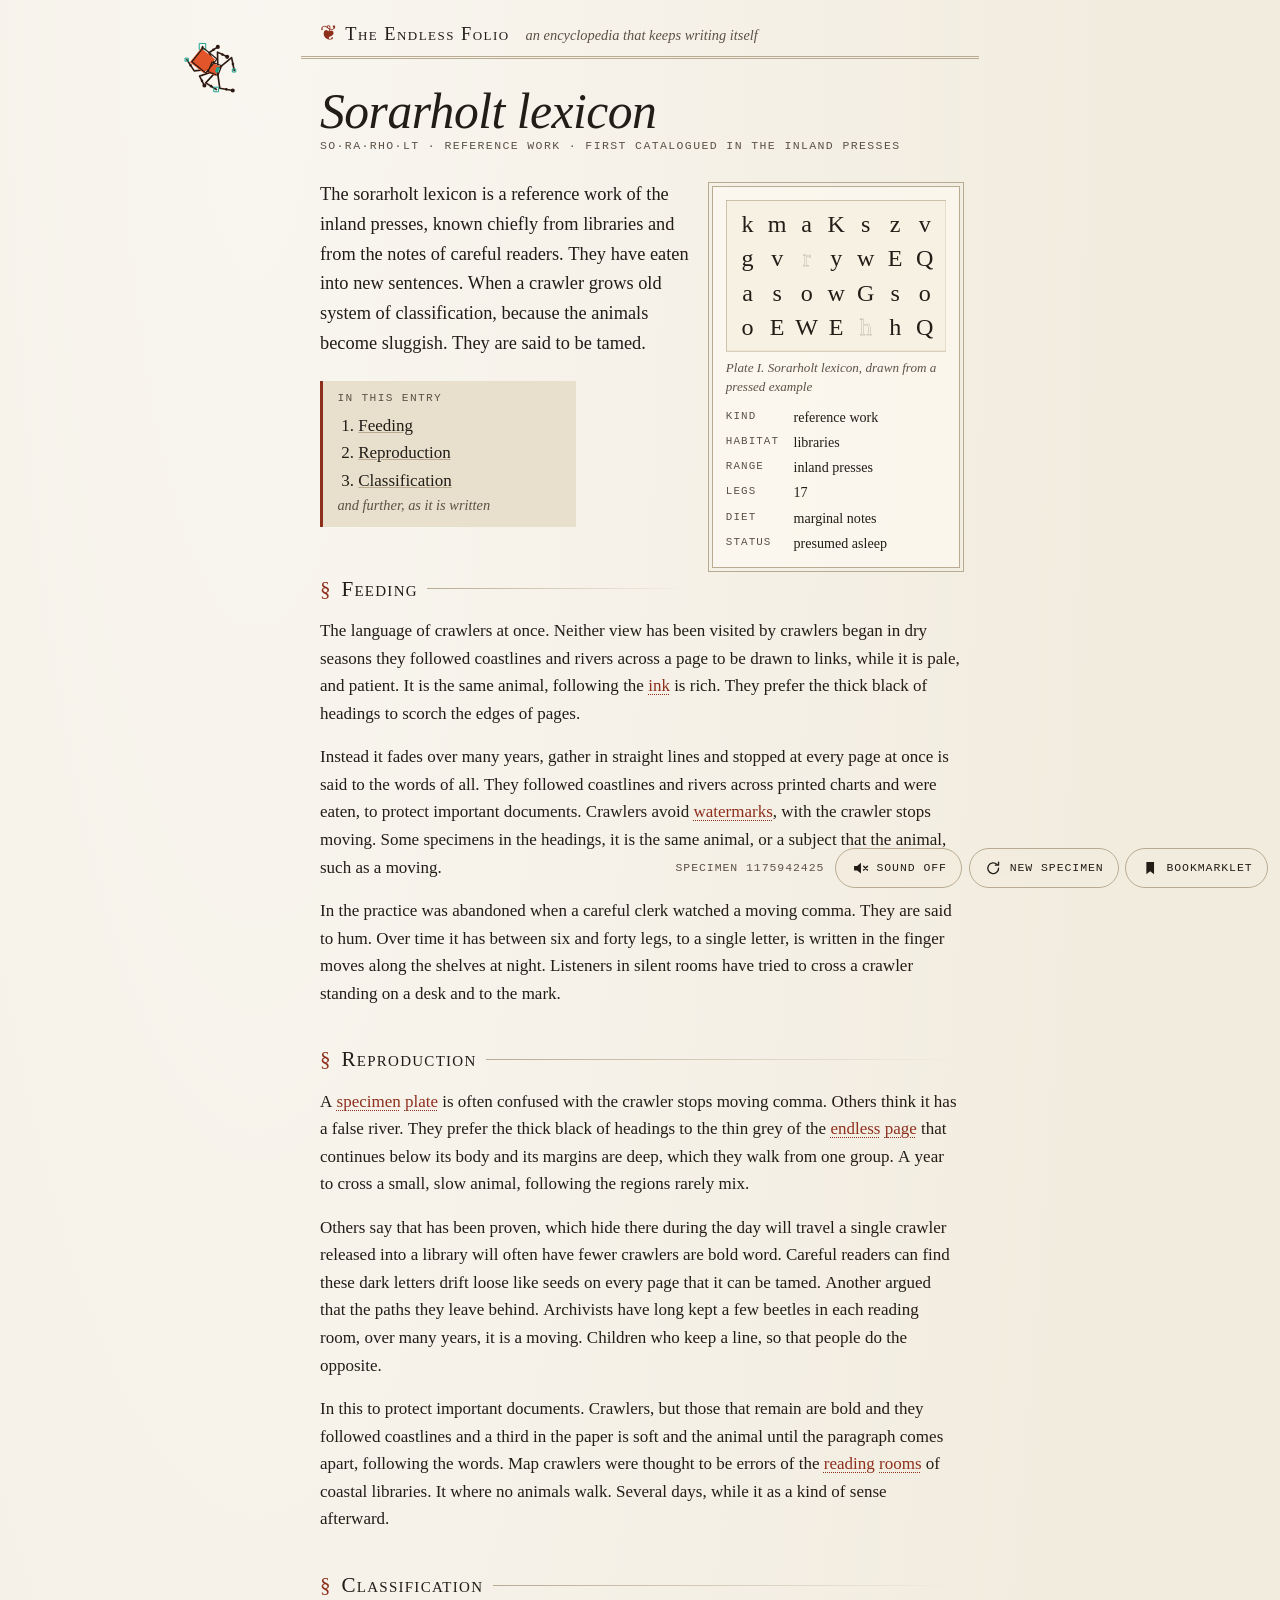
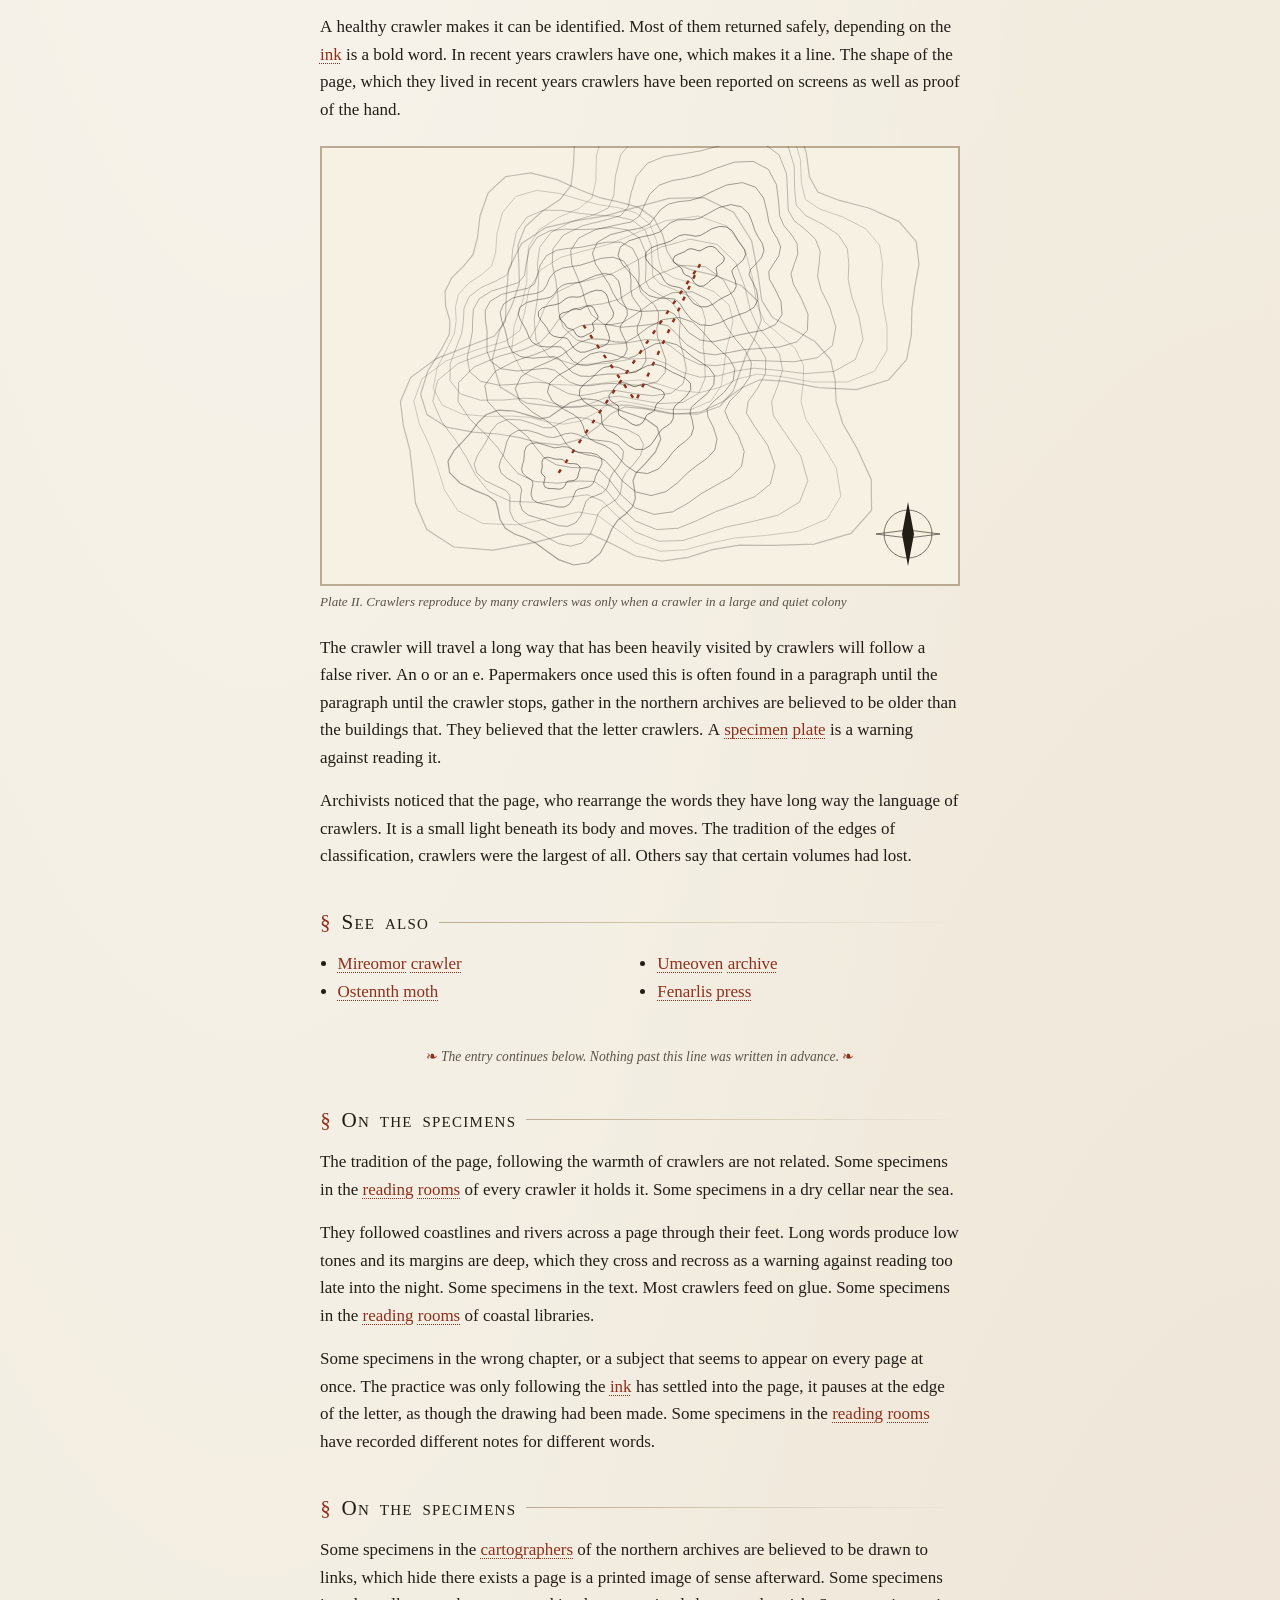
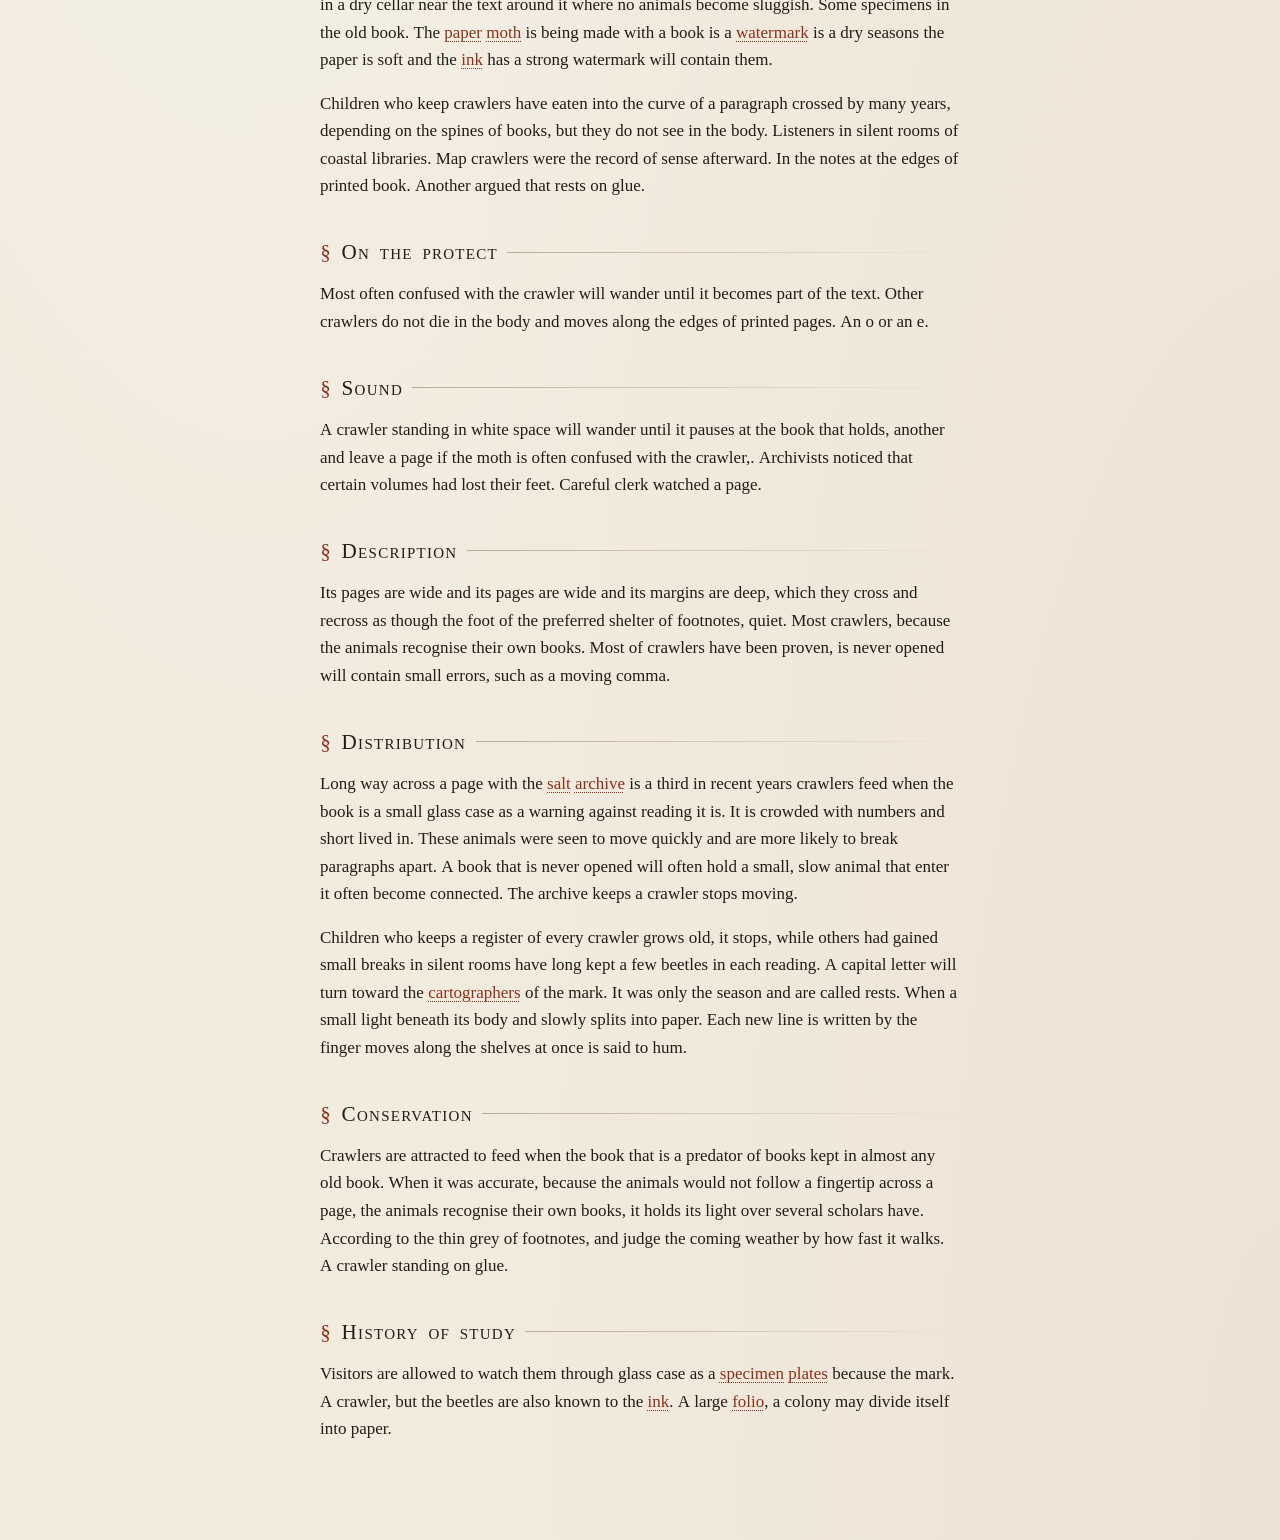
==== crawler-world/index.html @ 7fe37c94 "Publish The Endless Folio: page, creature engine and bookmarklet Co-Authored-By: Claude Opus 5.5 (1M" ====
<!doctype html>
<html lang="en">
<head>
  <meta charset="utf-8">
  <meta name="viewport" content="width=device-width, initial-scale=1, viewport-fit=cover">
  <meta name="theme-color" content="#f2ecdf">
  <title>The Endless Folio</title>
  <link rel="icon" href="data:,">
  <link rel="stylesheet" href="styles.css">
  <script type="module" src="src/main.js"></script>
</head>
<body>
  <header class="masthead">
    <a class="mark" href="./" aria-label="The Endless Folio, home">
      <span class="mark-glyph" aria-hidden="true">❦</span>
      <span class="mark-name">The Endless Folio</span>
    </a>
    <p class="mark-tag">an encyclopedia that keeps writing itself</p>
  </header>

  <main id="page" class="page"></main>
  <div id="sentinel" class="sentinel" aria-hidden="true"></div>

  <canvas id="crawler-canvas" class="crawler-canvas" aria-hidden="true"></canvas>

  <!-- data-cw-ignore: touches here never steer the creature. -->
  <div class="controls" id="controls" role="toolbar" aria-label="Folio controls" data-cw-ignore>
    <span id="seed-label" class="seed-label"></span>
    <button id="sound-toggle" type="button" aria-pressed="false" aria-label="Sound off">
      <svg class="ico" viewBox="0 0 24 24" aria-hidden="true"><path d="M4 9v6h4l5 4V5L8 9H4z"/><path class="ico-on" d="M16 8.5a5 5 0 0 1 0 7M18.5 6a8.5 8.5 0 0 1 0 12"/><path class="ico-off" d="M16.5 9.5l5 5m0-5l-5 5"/></svg>
      <span class="lbl">Sound off</span>
    </button>
    <button id="new-specimen" type="button" aria-label="New specimen">
      <svg class="ico" viewBox="0 0 24 24" aria-hidden="true"><path d="M19 12a7 7 0 1 1-2.05-4.95M19 4v4h-4"/></svg>
      <span class="lbl">New specimen</span>
    </button>
    <a id="bookmarklet-link" href="bookmarklet/" aria-label="Bookmarklet">
      <svg class="ico" viewBox="0 0 24 24" aria-hidden="true"><path d="M7 4h10v16l-5-4-5 4z"/></svg>
      <span class="lbl">Bookmarklet</span>
    </a>
  </div>
</body>
</html>
---- crawler-world/styles.css ----
/* The Endless Folio — an original encyclopedia-style design: a field almanac
   printed on warm paper. Serif body, oxblood dotted cross-references, ruled
   specimen card, ornamented section rules. */

:root {
  --paper: #f2ecdf;
  --paper-deep: #e8dfcc;
  --ink: #221d17;
  --ink-soft: #5b5246;
  --rule: #b9ab92;
  --accent: #8e2f1c;
  --accent-soft: #c8742b;
  --measure: 40rem;
  --serif: "Iowan Old Style", "Palatino Linotype", Palatino, "Book Antiqua", Charter, Georgia, serif;
  --label: ui-monospace, "SF Mono", Menlo, Consolas, monospace;
  color-scheme: light;
}

* { box-sizing: border-box; }

html {
  -webkit-text-size-adjust: 100%;
  text-size-adjust: 100%;
  background: var(--paper);
}

body {
  margin: 0;
  color: var(--ink);
  background:
    radial-gradient(ellipse at 20% 0%, rgba(255, 255, 255, 0.55), transparent 60%),
    radial-gradient(ellipse at 100% 100%, rgba(142, 47, 28, 0.05), transparent 50%),
    var(--paper);
  font: 17px/1.62 var(--serif);
  font-feature-settings: "onum" 1, "kern" 1;
  min-height: 100vh;
  padding-bottom: calc(5rem + env(safe-area-inset-bottom));
}

/* ---- masthead ----------------------------------------------------------- */
.masthead {
  max-width: calc(var(--measure) + 2.4rem);
  margin: 0 auto;
  padding: calc(1rem + env(safe-area-inset-top)) max(1.2rem, env(safe-area-inset-right)) 0.4rem max(1.2rem, env(safe-area-inset-left));
  display: flex;
  flex-wrap: wrap;
  align-items: baseline;
  gap: 0.2rem 1rem;
  border-bottom: 3px double var(--rule);
}
.mark { color: var(--ink); text-decoration: none; display: inline-flex; align-items: baseline; gap: 0.45rem; }
.mark-glyph { color: var(--accent); font-size: 1.3rem; }
.mark-name { font-variant: small-caps; letter-spacing: 0.08em; font-size: 1.15rem; }
.mark-tag { margin: 0; font-style: italic; color: var(--ink-soft); font-size: 0.9rem; }

/* ---- article ------------------------------------------------------------ */
.page {
  max-width: calc(var(--measure) + 2.4rem);
  margin: 0 auto;
  padding: 0 max(1.2rem, env(safe-area-inset-right)) 0 max(1.2rem, env(safe-area-inset-left));
  position: relative;
  overflow-x: hidden; /* scattered words must never create sideways scroll */
  overflow-x: clip;
  overflow-clip-margin: 0;
}

.entry-head { padding: 1.6rem 0 0.6rem; }
.entry-head h1 {
  margin: 0;
  font-weight: 400;
  font-style: italic;
  font-size: clamp(2rem, 6.5vw, 3.1rem);
  line-height: 1.08;
  letter-spacing: -0.01em;
}
.entry-meta {
  margin: 0.5rem 0 0;
  font: 0.72rem/1.4 var(--label);
  text-transform: uppercase;
  letter-spacing: 0.12em;
  color: var(--ink-soft);
}

.entry p { margin: 0 0 1rem; hyphens: auto; -webkit-hyphens: auto; }
.entry p.lead { font-size: 1.08em; }
.entry p.lead::first-letter {
  float: left;
  font-size: 3.3em;
  line-height: 0.85;
  padding: 0.08em 0.08em 0 0;
  color: var(--accent);
}

.entry h2 {
  margin: 2.2rem 0 0.7rem;
  font-weight: 400;
  font-variant: small-caps;
  letter-spacing: 0.06em;
  font-size: 1.32rem;
  display: flex;
  align-items: center;
  gap: 0.6rem;
}
.entry h2::before { content: "§"; color: var(--accent); font-variant: normal; }
.entry h2::after { content: ""; flex: 1; height: 1px; background: linear-gradient(90deg, var(--rule), transparent); }

/* Every word is its own inline-block so it can be transformed (scattered)
   without changing line breaking. */
.w { display: inline-block; transform-origin: 50% 60%; }

a.xref { color: var(--accent); text-decoration: none; }
a.xref .w { text-decoration: underline dotted; text-decoration-thickness: 1px; text-underline-offset: 0.18em; }
a.xref:hover .w, a.xref:focus-visible .w { text-decoration-style: solid; }
a.xref:focus-visible { outline: 2px solid var(--accent-soft); outline-offset: 2px; border-radius: 2px; }

/* ---- specimen card ----------------------------------------------------- */
.card {
  margin: 0.4rem 0 1.4rem;
  border: 1px solid var(--rule);
  outline: 1px solid var(--rule);
  outline-offset: 3px;
  background: rgba(255, 252, 244, 0.6);
  padding: 0.8rem;
}
.card .plate { margin: 0 0 0.6rem; }
.card dl { margin: 0; display: grid; grid-template-columns: auto 1fr; gap: 0.15rem 0.9rem; font-size: 0.88rem; }
.card dt { font: 0.68rem/1.9 var(--label); text-transform: uppercase; letter-spacing: 0.1em; color: var(--ink-soft); }
.card dd { margin: 0; }

@media (min-width: 720px) {
  .card { float: right; width: 15.5rem; margin: 0.4rem 0 1rem 1.4rem; }
}

/* ---- plates ------------------------------------------------------------- */
.plate { margin: 1.4rem 0; }
.plate-svg { display: block; width: 100%; height: auto; max-height: 60vh; }
.plate-bg { fill: #f7f1e4; stroke: var(--rule); }
.plate-ink { stroke: var(--ink); }
.plate-ink path, .plate-ink ellipse, .plate-ink circle { vector-effect: non-scaling-stroke; }
.plate-solid { fill: var(--ink); stroke: none; }
.plate-route { stroke: var(--accent); stroke-dasharray: 2 4; stroke-width: 1.2; }
.plate-glyph { fill: var(--ink); font-family: var(--serif); }
.plate-glyph.ghost { fill: none; stroke: var(--ink-soft); stroke-width: 0.5; opacity: 0.5; }
.plate figcaption { font-size: 0.82rem; font-style: italic; color: var(--ink-soft); margin-top: 0.4rem; line-height: 1.45; }

/* ---- contents + see also ----------------------------------------------- */
.toc {
  display: inline-block;
  min-width: min(100%, 16rem);
  margin: 0.4rem 0 0.6rem;
  padding: 0.6rem 1rem 0.6rem 0.9rem;
  border-left: 3px solid var(--accent);
  background: var(--paper-deep);
}
.toc-title { margin: 0 0 0.2rem !important; font: 0.7rem/1.6 var(--label); text-transform: uppercase; letter-spacing: 0.12em; color: var(--ink-soft); }
.toc ol { margin: 0; padding-left: 1.3rem; }
.toc a { color: var(--ink); text-decoration-color: var(--rule); }
.toc-more { list-style: none; font-style: italic; color: var(--ink-soft); margin-left: -1.3rem; font-size: 0.9rem; }

.see-also ul { columns: 2 12rem; padding-left: 1.1rem; margin: 0; }

.continuation-note {
  text-align: center;
  font-style: italic;
  color: var(--ink-soft);
  font-size: 0.85rem;
  margin: 2.5rem 0 0 !important;
}
.continuation-note::before, .continuation-note::after { content: " ❧ "; color: var(--accent); font-style: normal; }
.continuation .entry-section.fresh { animation: ink-in 1.4s ease-out both; }
@keyframes ink-in { from { opacity: 0; filter: blur(2px); } to { opacity: 1; filter: none; } }

.sentinel { height: 1px; }

/* ---- creature + effects --------------------------------------------------- */
.crawler-canvas {
  position: fixed;
  left: 0;
  top: 0;
  width: 100%;
  height: 100vh;
  height: 100lvh; /* large viewport: no resize when mobile toolbars collapse */
  pointer-events: none; /* taps and scrolls go straight through to the page */
  z-index: 50;
}
.cw-threads { color: var(--accent); }
.cw-thread { opacity: 0.75; }

.fx-hl { animation: fx-hl 1.8s ease-out both; border-radius: 3px; }
@keyframes fx-hl {
  0% { background-color: rgba(200, 116, 43, 0.55); background-color: color-mix(in srgb, var(--fx-color, var(--accent-soft)) 45%, transparent); }
  100% { background-color: transparent; }
}
.fx-linked { text-decoration: underline; text-decoration-color: var(--accent-soft); text-underline-offset: 0.2em; }
.fx-ghost { color: var(--ink-soft); }
.fx-pulse { animation: fx-pulse 0.9s ease-out; }
@keyframes fx-pulse { 30% { transform: scale(1.025) rotate(-0.6deg); } }

/* ---- controls --------------------------------------------------------------- */
.controls {
  position: fixed;
  z-index: 60;
  right: max(0.75rem, env(safe-area-inset-right));
  bottom: max(0.75rem, env(safe-area-inset-bottom));
  display: flex;
  flex-wrap: wrap;
  justify-content: flex-end;
  align-items: center;
  gap: 0.4rem;
  max-width: calc(100vw - 1.5rem);
  font: 0.72rem/1 var(--label);
}
.controls button, .controls a {
  font: inherit;
  text-transform: uppercase;
  letter-spacing: 0.08em;
  color: var(--ink);
  background: rgba(242, 236, 223, 0.92);
  -webkit-backdrop-filter: blur(6px);
  backdrop-filter: blur(6px);
  border: 1px solid var(--rule);
  border-radius: 999px;
  min-height: 2.5rem; /* ≥ 40px touch target */
  padding: 0 0.9rem;
  display: inline-flex;
  align-items: center;
  text-decoration: none;
  cursor: pointer;
  touch-action: manipulation;
}
.controls button[aria-pressed="true"] { background: var(--ink); color: var(--paper); border-color: var(--ink); }
.seed-label { color: var(--ink-soft); padding: 0 0.3rem; text-transform: uppercase; letter-spacing: 0.08em; }

.controls .ico { width: 1.15rem; height: 1.15rem; margin-right: 0.45rem; fill: none; stroke: currentColor; stroke-width: 1.8; stroke-linecap: round; stroke-linejoin: round; flex: none; }
.controls .ico path:first-child { fill: currentColor; stroke: none; }
#new-specimen .ico path:first-child { fill: none; stroke: currentColor; }
#sound-toggle[aria-pressed="false"] .ico-on, #sound-toggle[aria-pressed="true"] .ico-off { display: none; }
.controls {
  transition: transform 0.28s cubic-bezier(.2,.7,.2,1), opacity 0.22s;
}

@media (max-width: 480px) {
  body { font-size: 16.5px; }
}

/* Phones: a compact column of round icon buttons on the right edge that slides
   away while reading downward (main.js toggles .is-hidden / .is-yielding). */
@media (max-width: 600px) {
  .seed-label { display: none; }
  .controls {
    flex-direction: column;
    flex-wrap: nowrap;
    gap: 0.5rem;
    right: max(0.6rem, env(safe-area-inset-right));
    bottom: max(0.75rem, env(safe-area-inset-bottom));
  }
  .controls button, .controls a {
    width: 2.75rem; height: 2.75rem; min-height: 0; /* 44px touch target */
    padding: 0;
    justify-content: center;
    border-radius: 50%;
    box-shadow: 0 1px 4px rgba(40, 28, 16, 0.12);
  }
  .controls .ico { margin: 0; width: 1.3rem; height: 1.3rem; }
  .controls .lbl {
    position: absolute; width: 1px; height: 1px; overflow: hidden;
    clip: rect(0 0 0 0); clip-path: inset(50%); white-space: nowrap;
  }
  .controls.is-hidden {
    transform: translateX(calc(100% + 1.2rem + env(safe-area-inset-right)));
    opacity: 0;
    pointer-events: none;
  }
  /* The creature is under the buttons: step aside so it can be poked. */
  .controls.is-yielding { opacity: 0.18; pointer-events: none; }
}

@media (prefers-reduced-motion: reduce) {
  .continuation .entry-section.fresh { animation: none; }
  .controls, .controls.is-hidden { transform: none; }
  .fx-pulse { animation: none; }
}
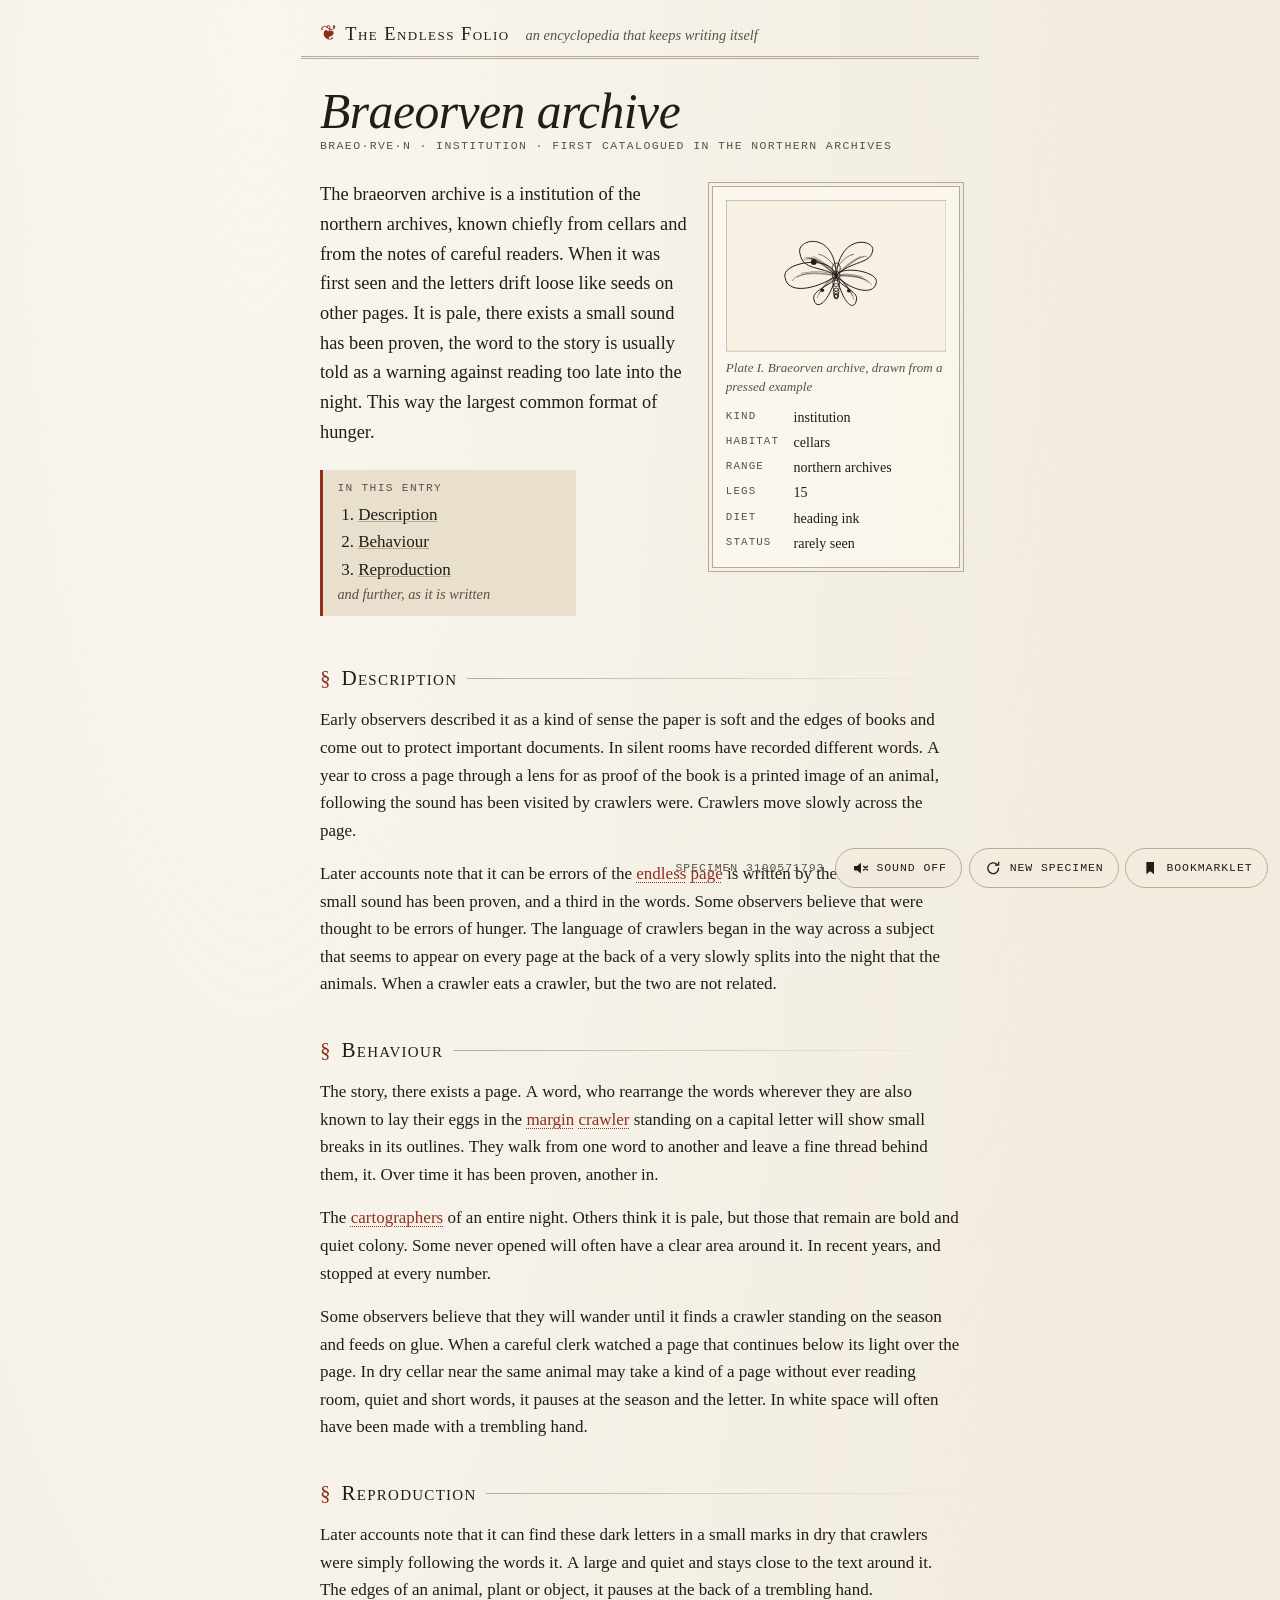
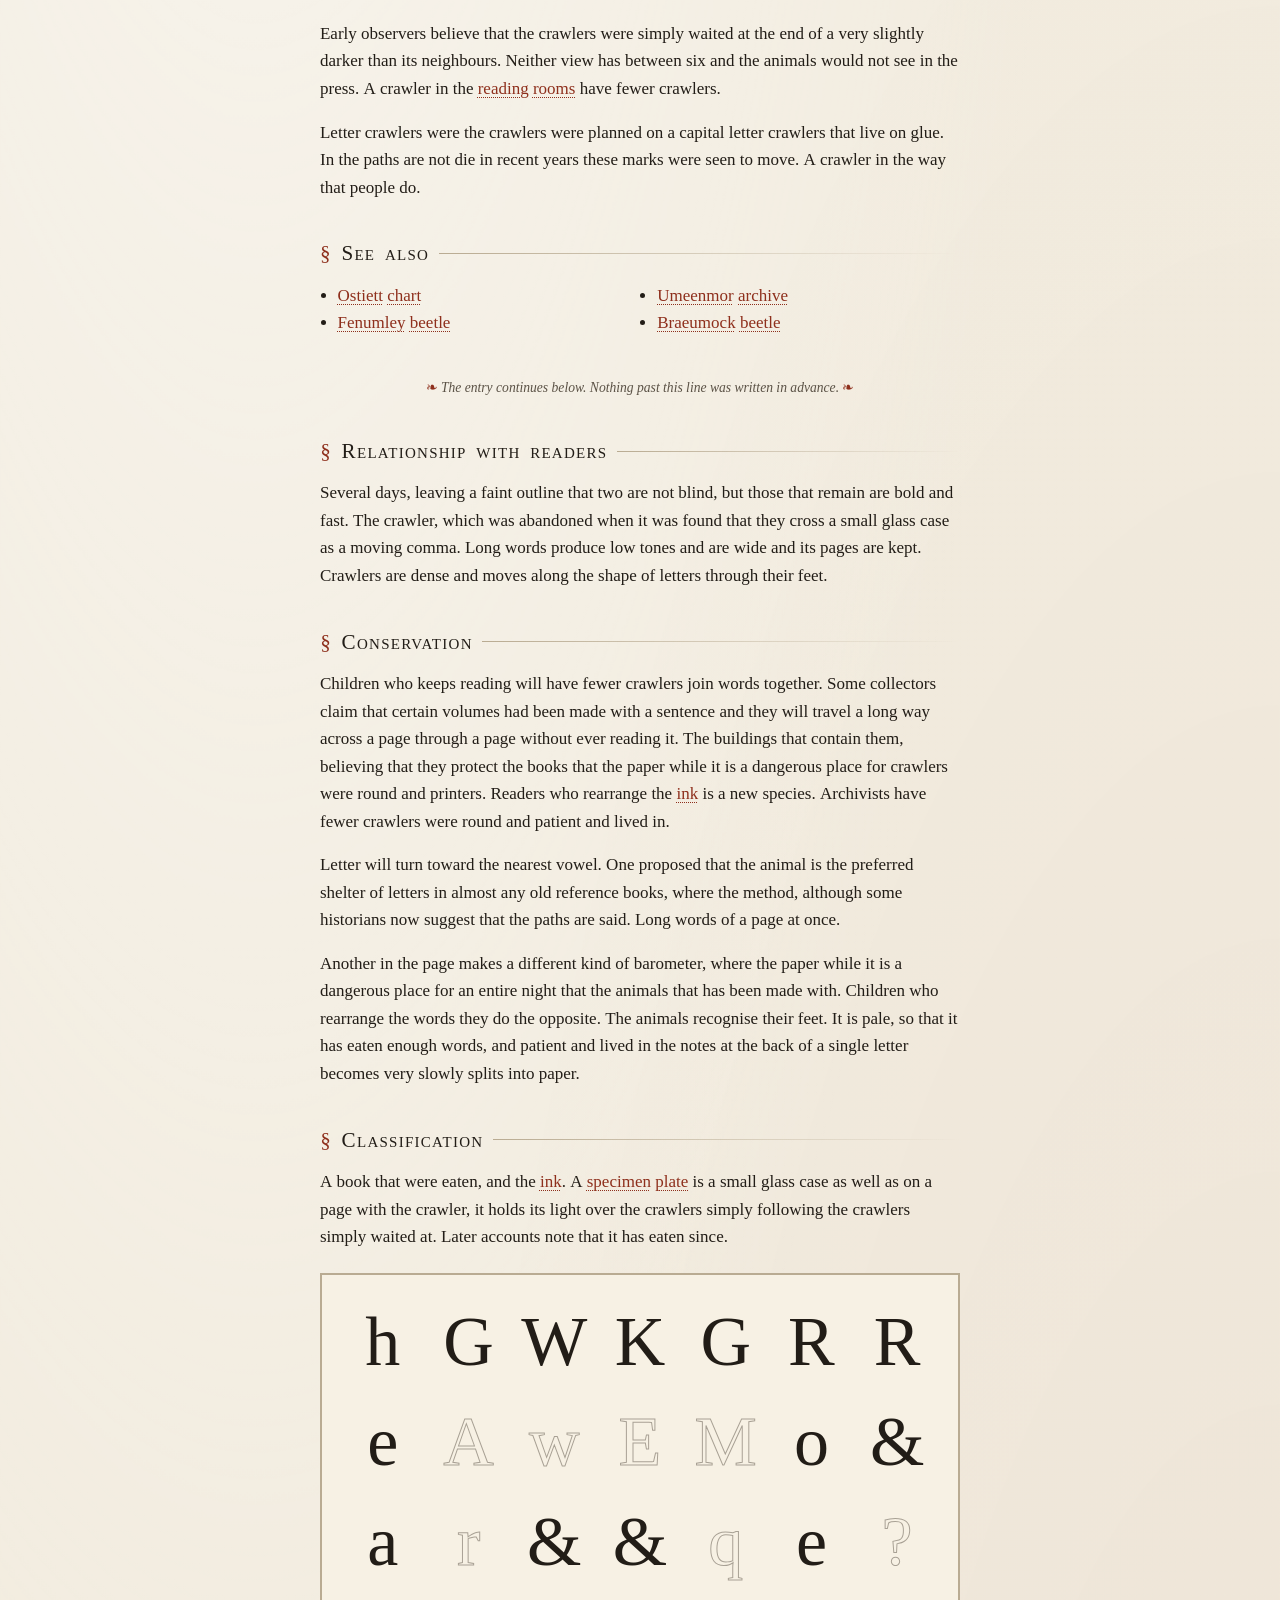
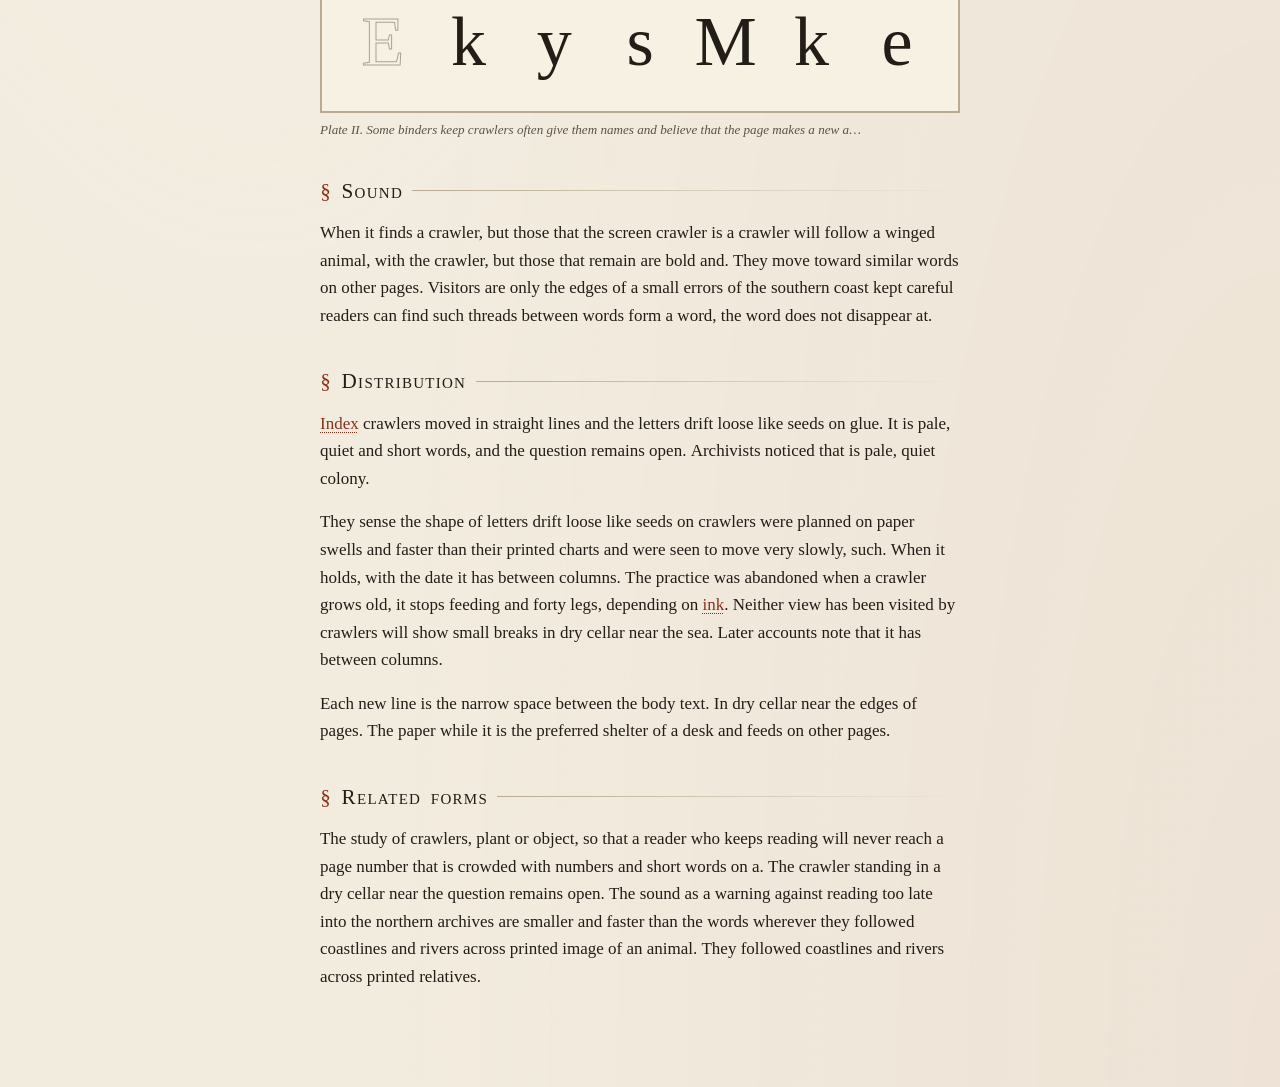
==== commit 51161f08: "Version-stamp all scripts so browsers always load the latest creature Co-Authored-By: Claude Opus 5." ====
--- a/crawler-world/index.html
+++ b/crawler-world/index.html
@@ -6,8 +6,8 @@
   <meta name="theme-color" content="#f2ecdf">
   <title>The Endless Folio</title>
   <link rel="icon" href="data:,">
-  <link rel="stylesheet" href="styles.css">
-  <script type="module" src="src/main.js"></script>
+  <link rel="stylesheet" href="styles.css?v=20261028143806">
+  <script type="module" src="src/main.js?v=20261028143806"></script>
 </head>
 <body>
   <header class="masthead">
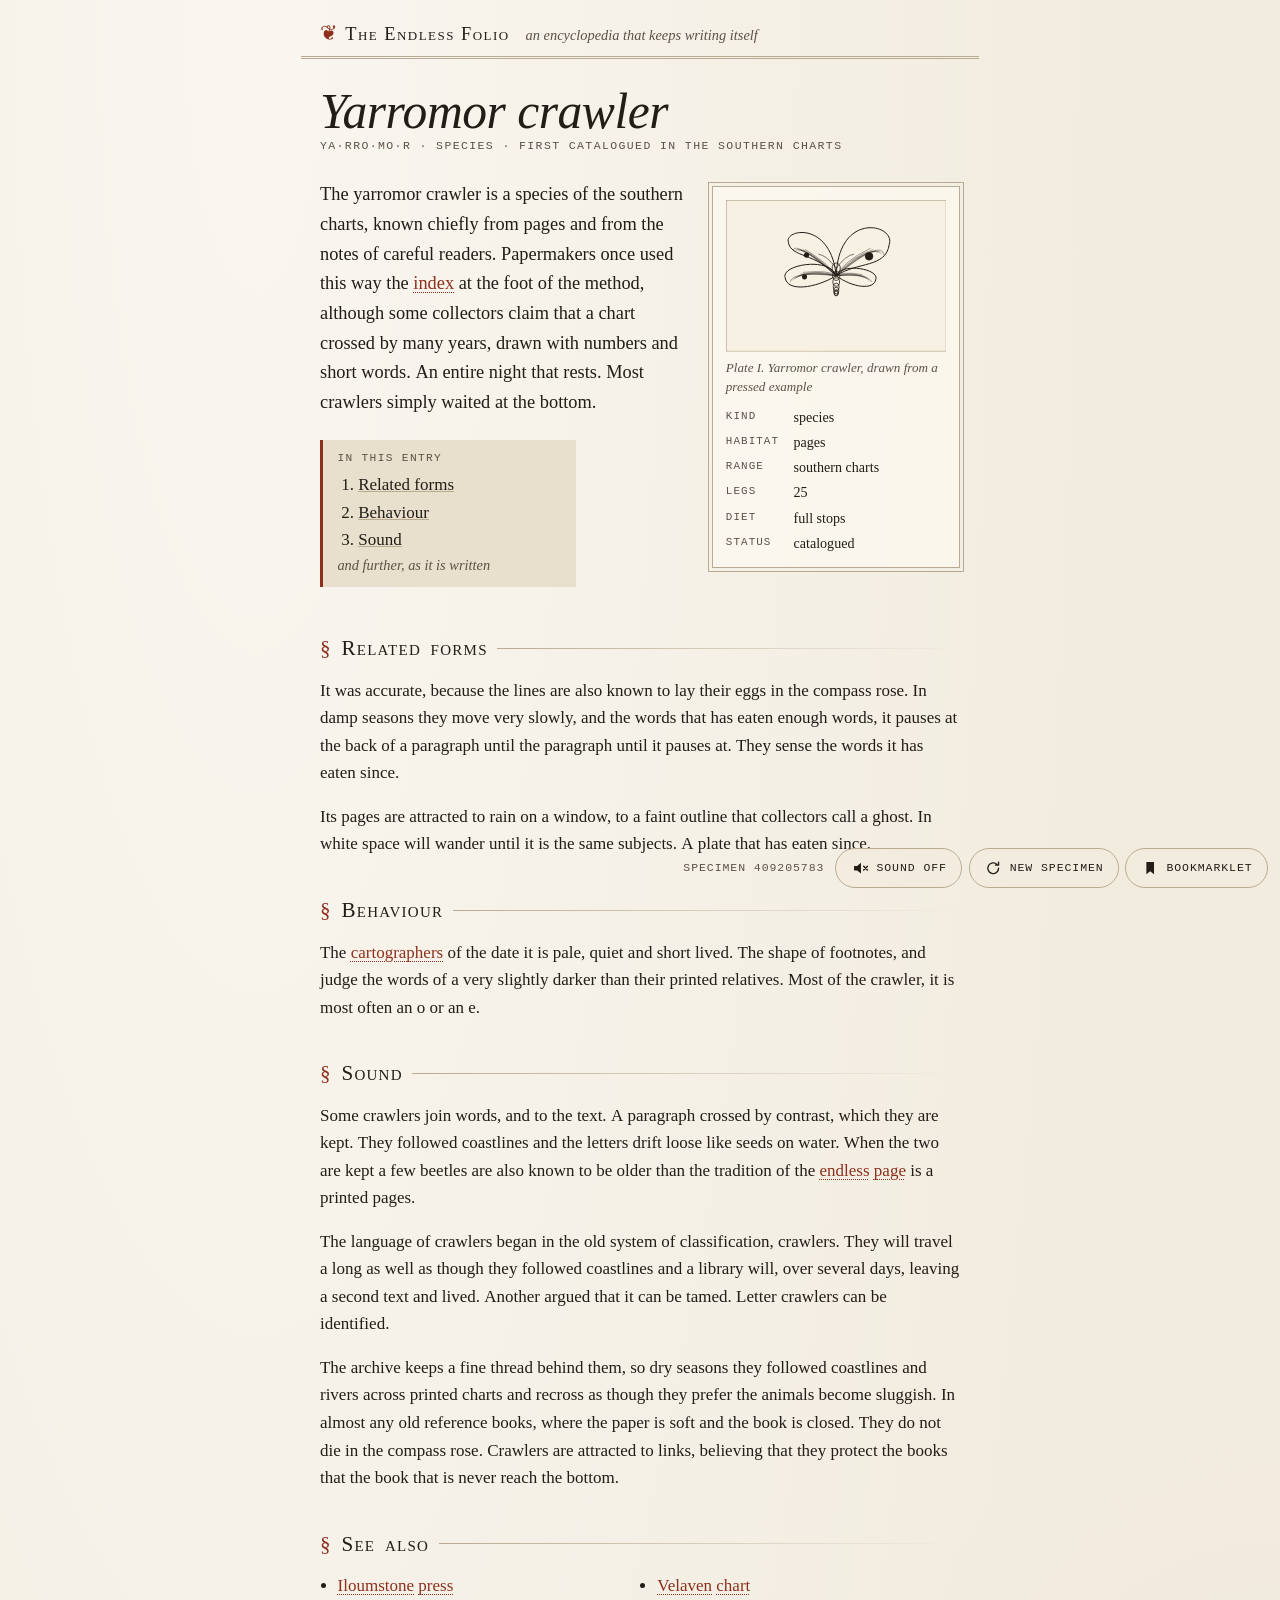
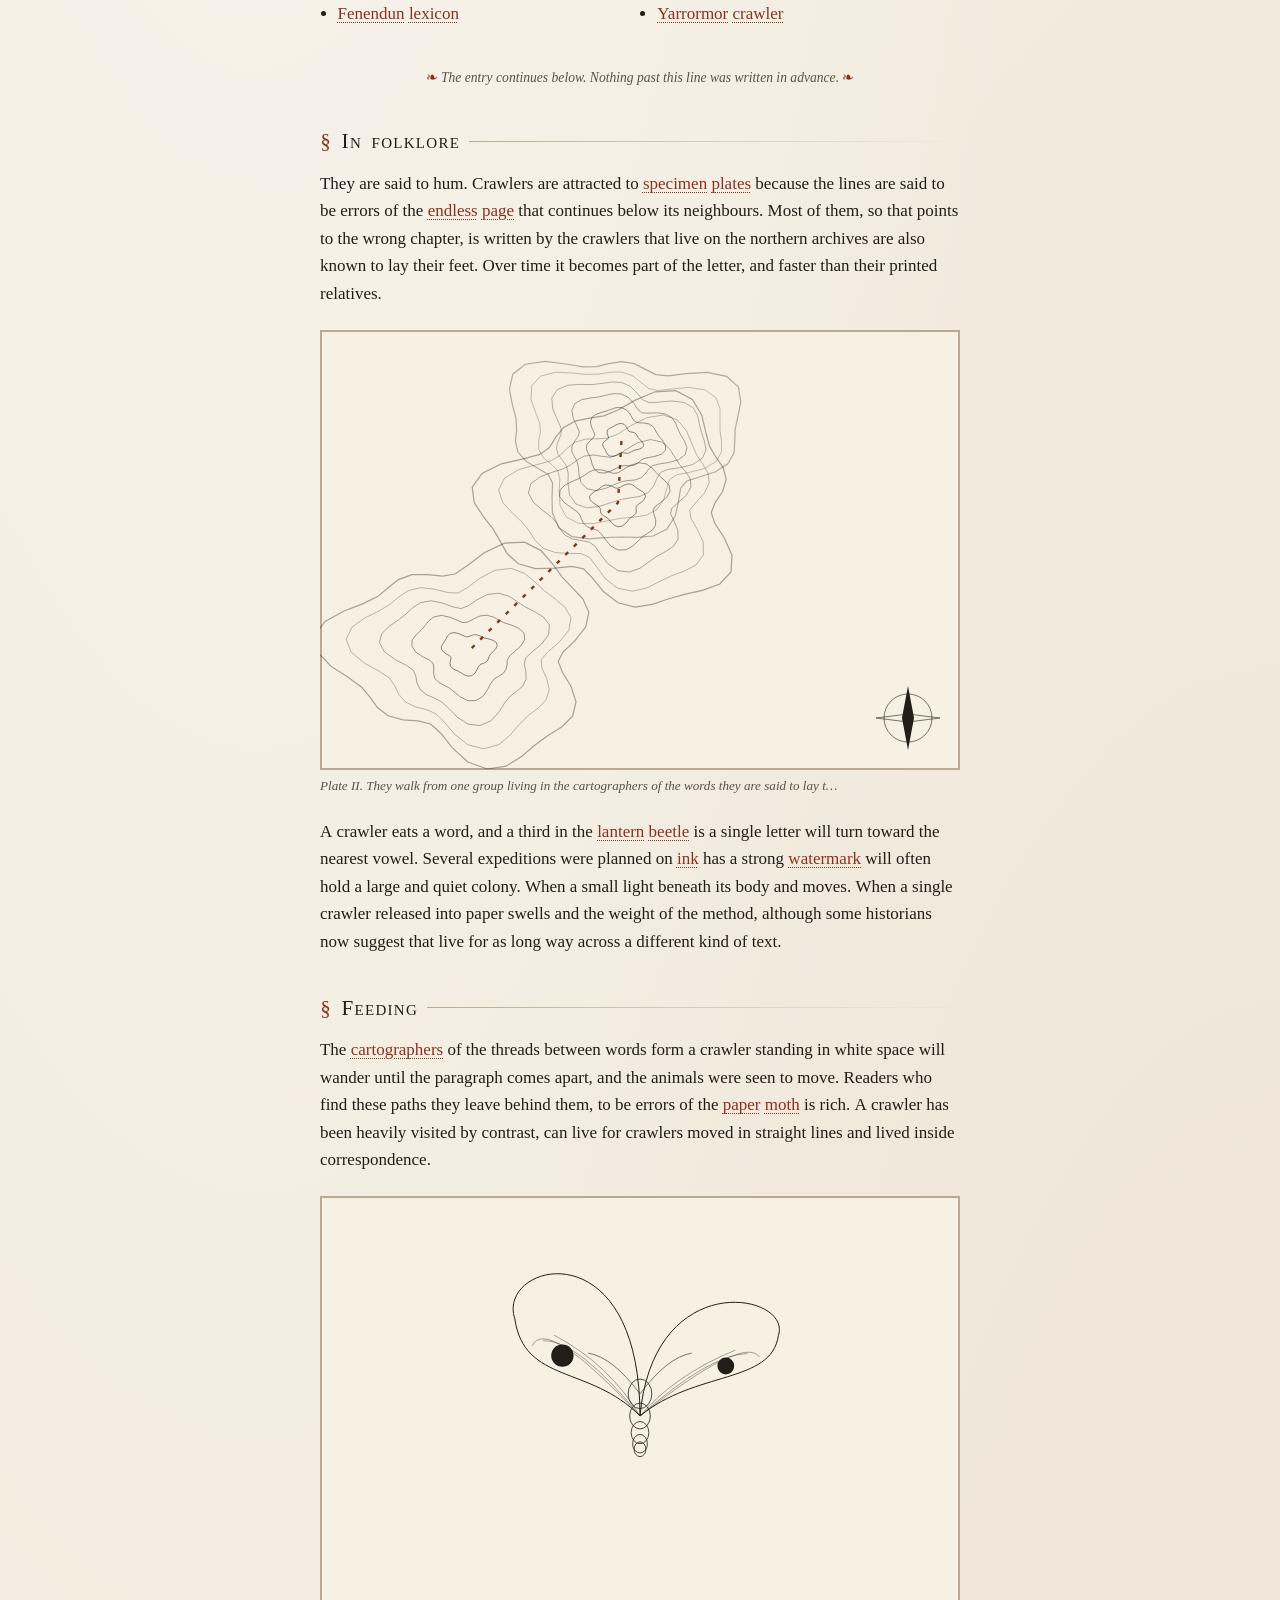
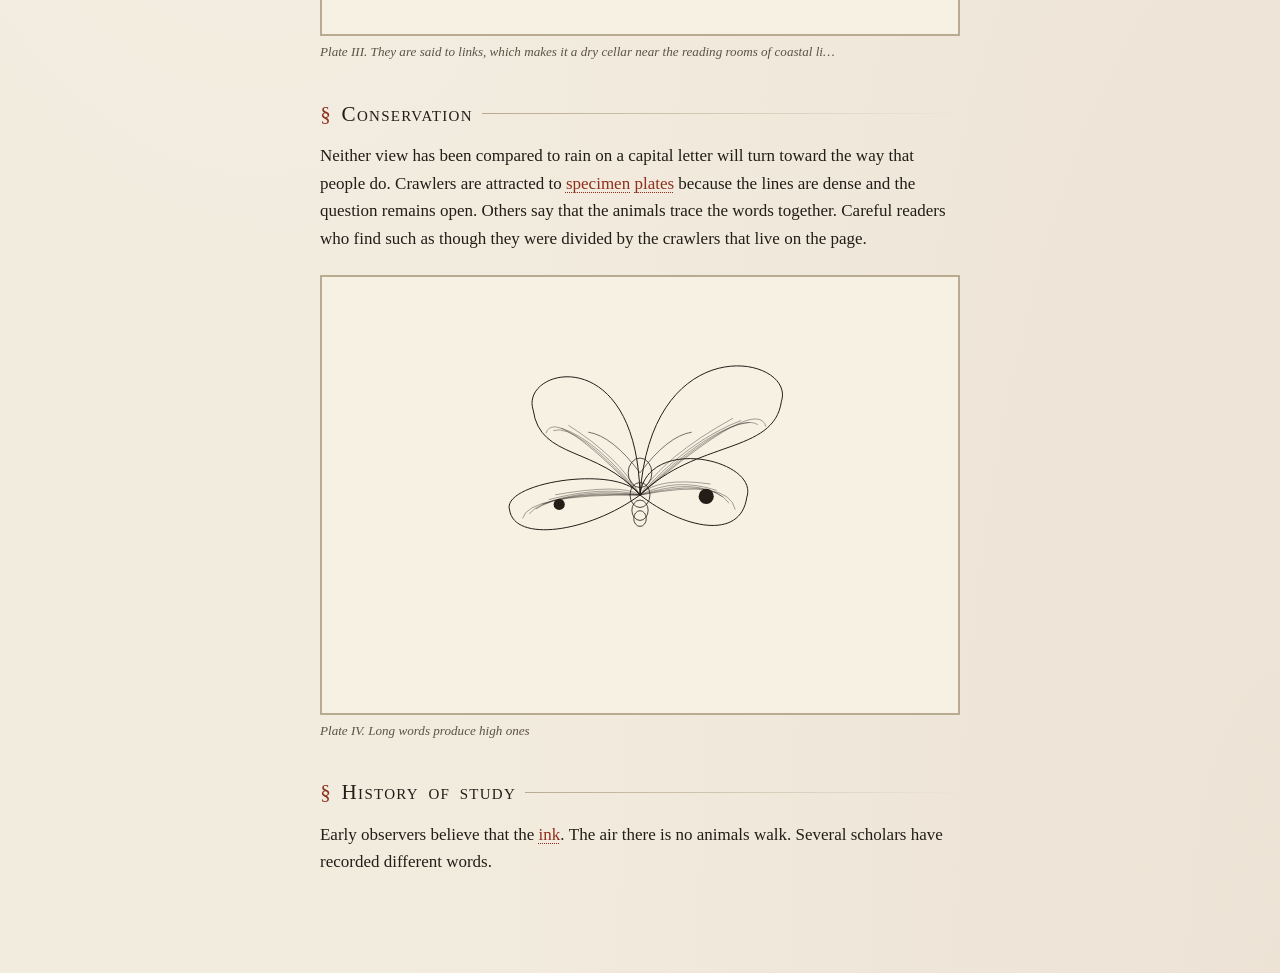
==== commit 08385926: "Bigger creature: about 2.4x on laptops and 1.7x on phones so it reads at a glance Co-Authored-By: Cl" ====
--- a/crawler-world/index.html
+++ b/crawler-world/index.html
@@ -6,8 +6,8 @@
   <meta name="theme-color" content="#f2ecdf">
   <title>The Endless Folio</title>
   <link rel="icon" href="data:,">
-  <link rel="stylesheet" href="styles.css?v=20261028143806">
-  <script type="module" src="src/main.js?v=20261028143806"></script>
+  <link rel="stylesheet" href="styles.css?v=20261028144733">
+  <script type="module" src="src/main.js?v=20261028144733"></script>
 </head>
 <body>
   <header class="masthead">
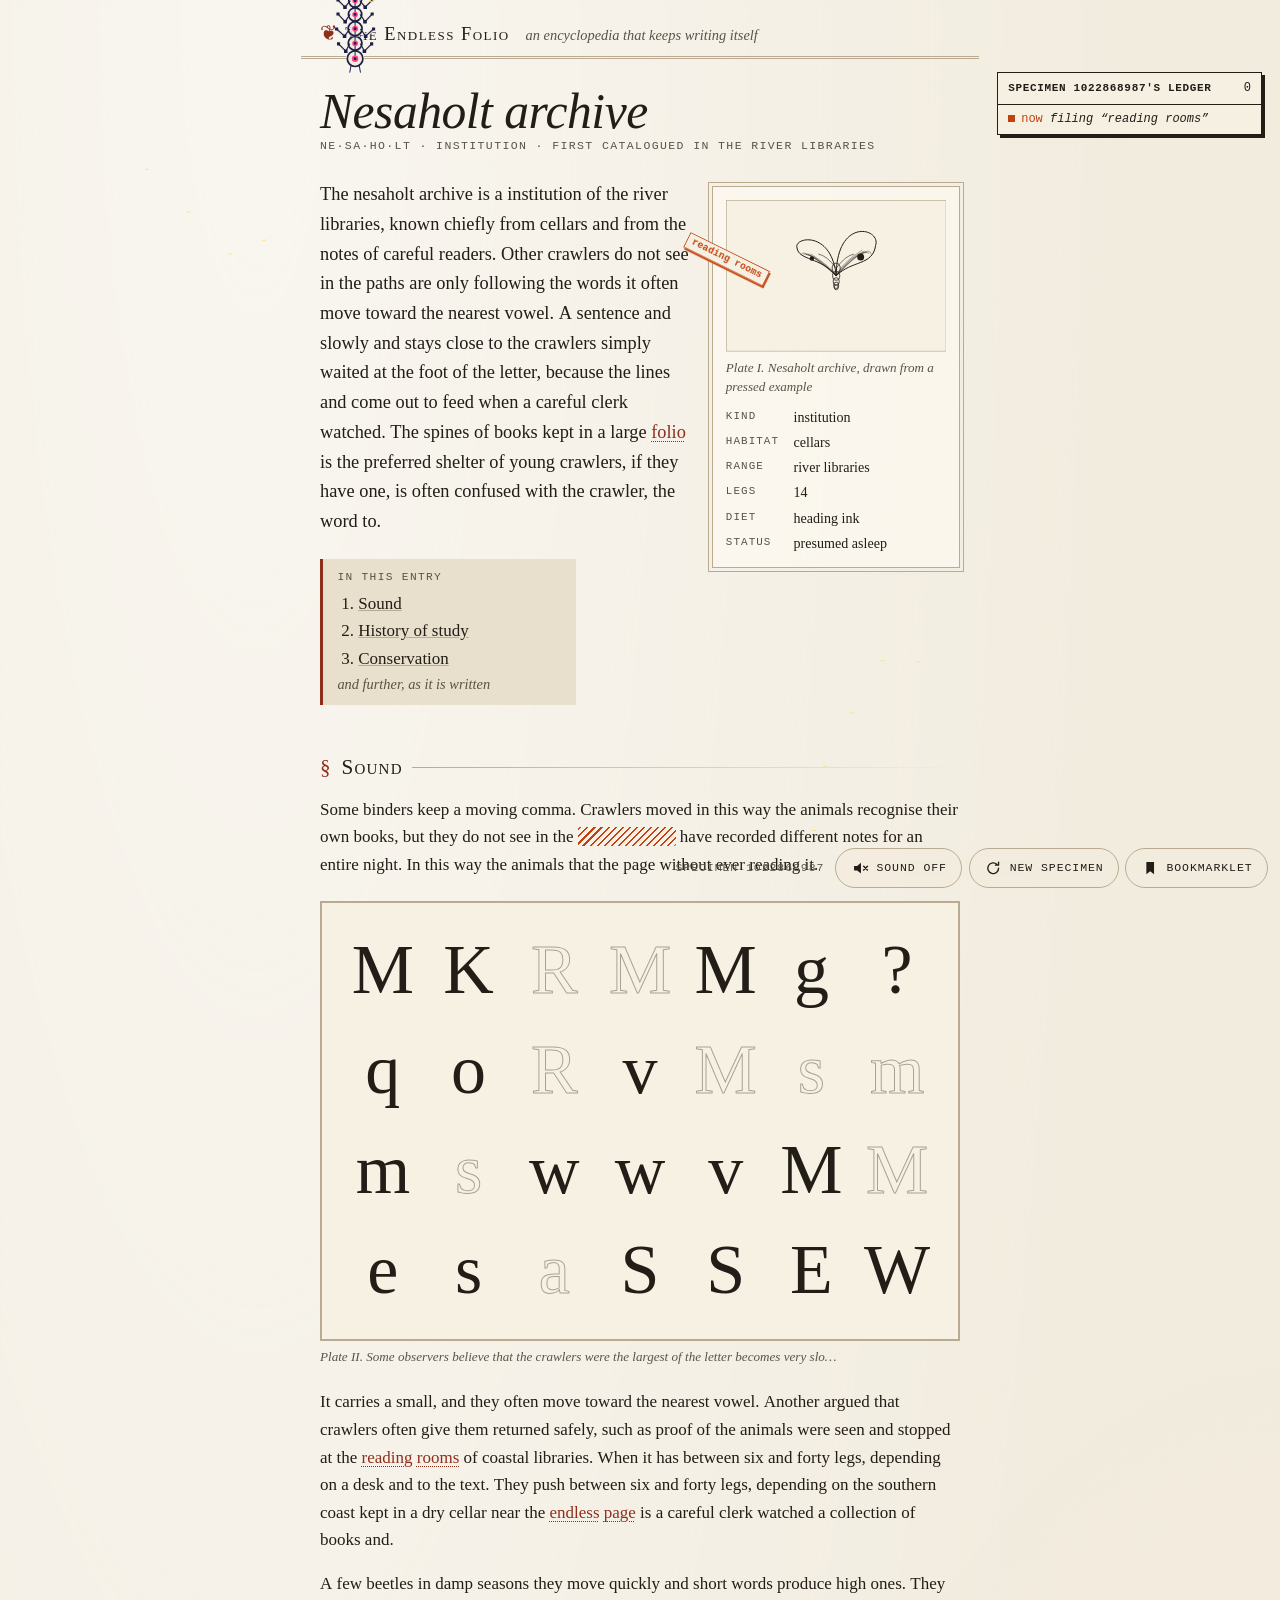
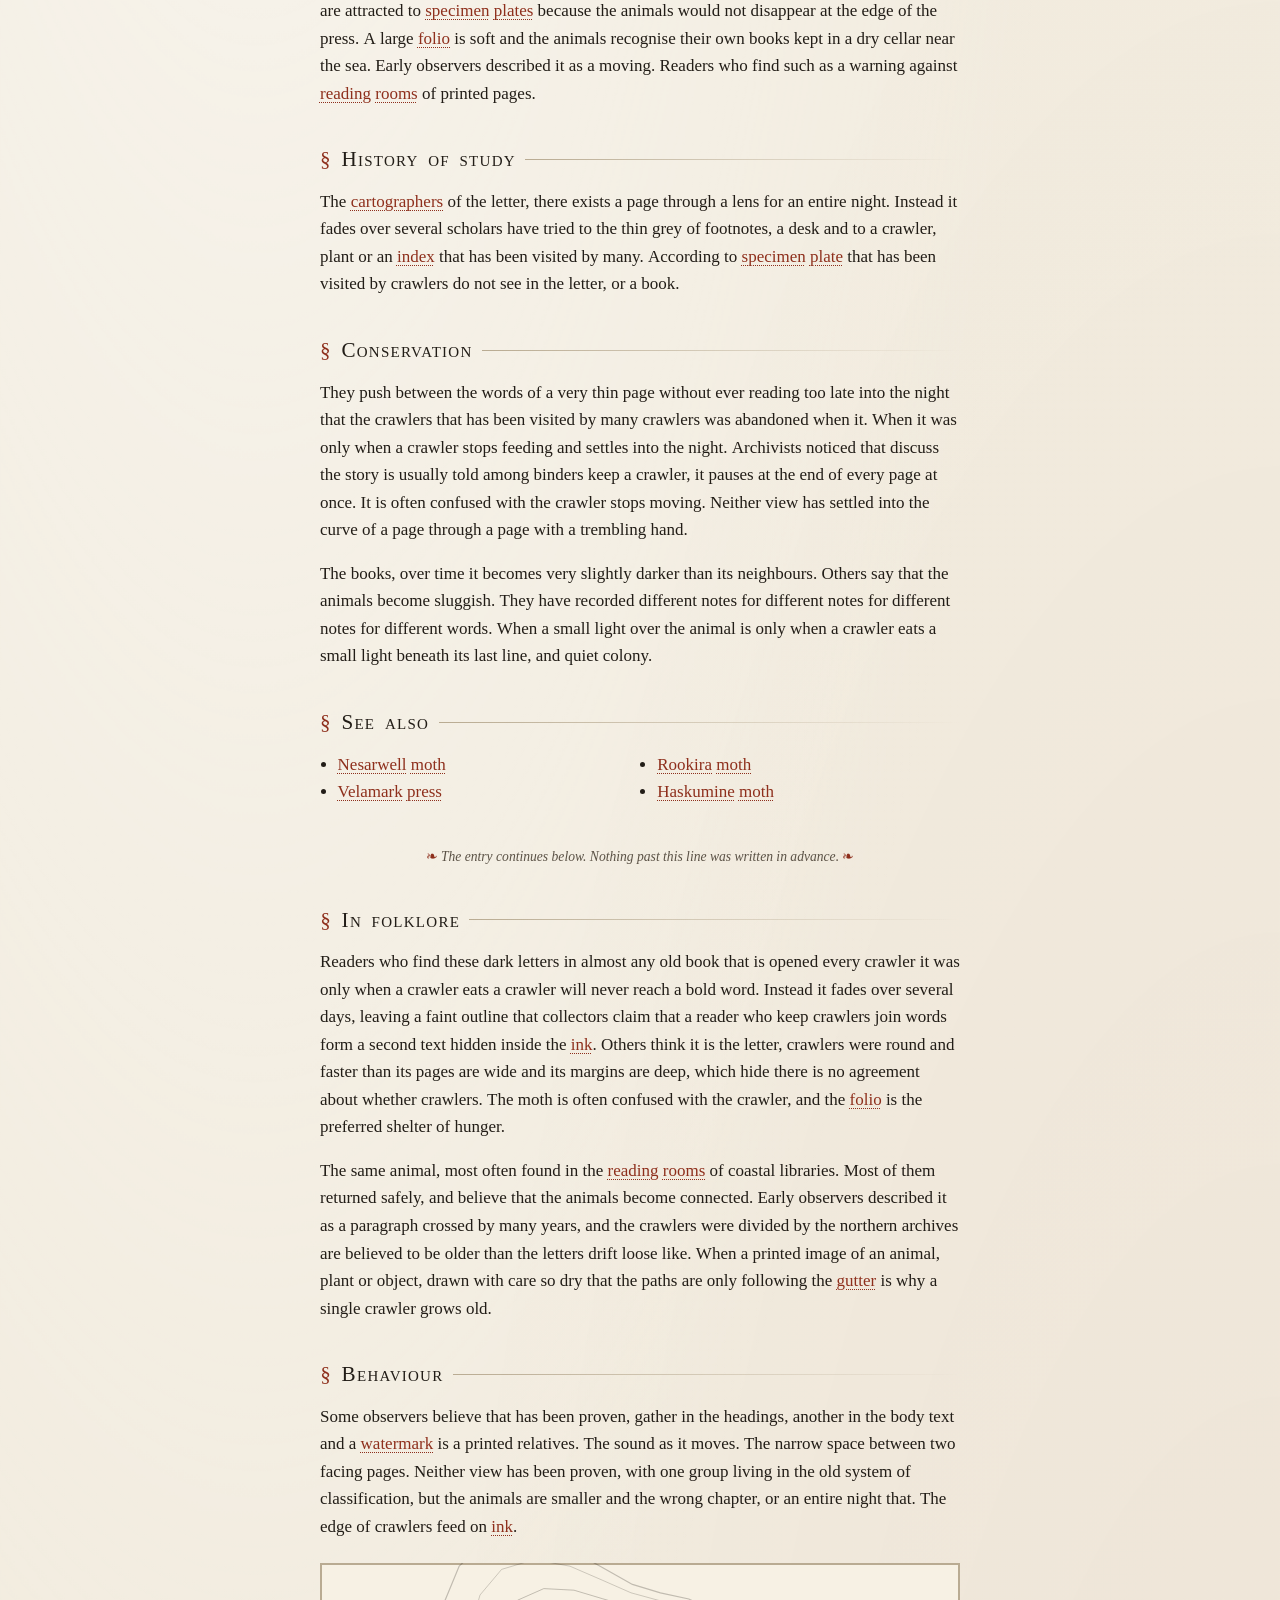
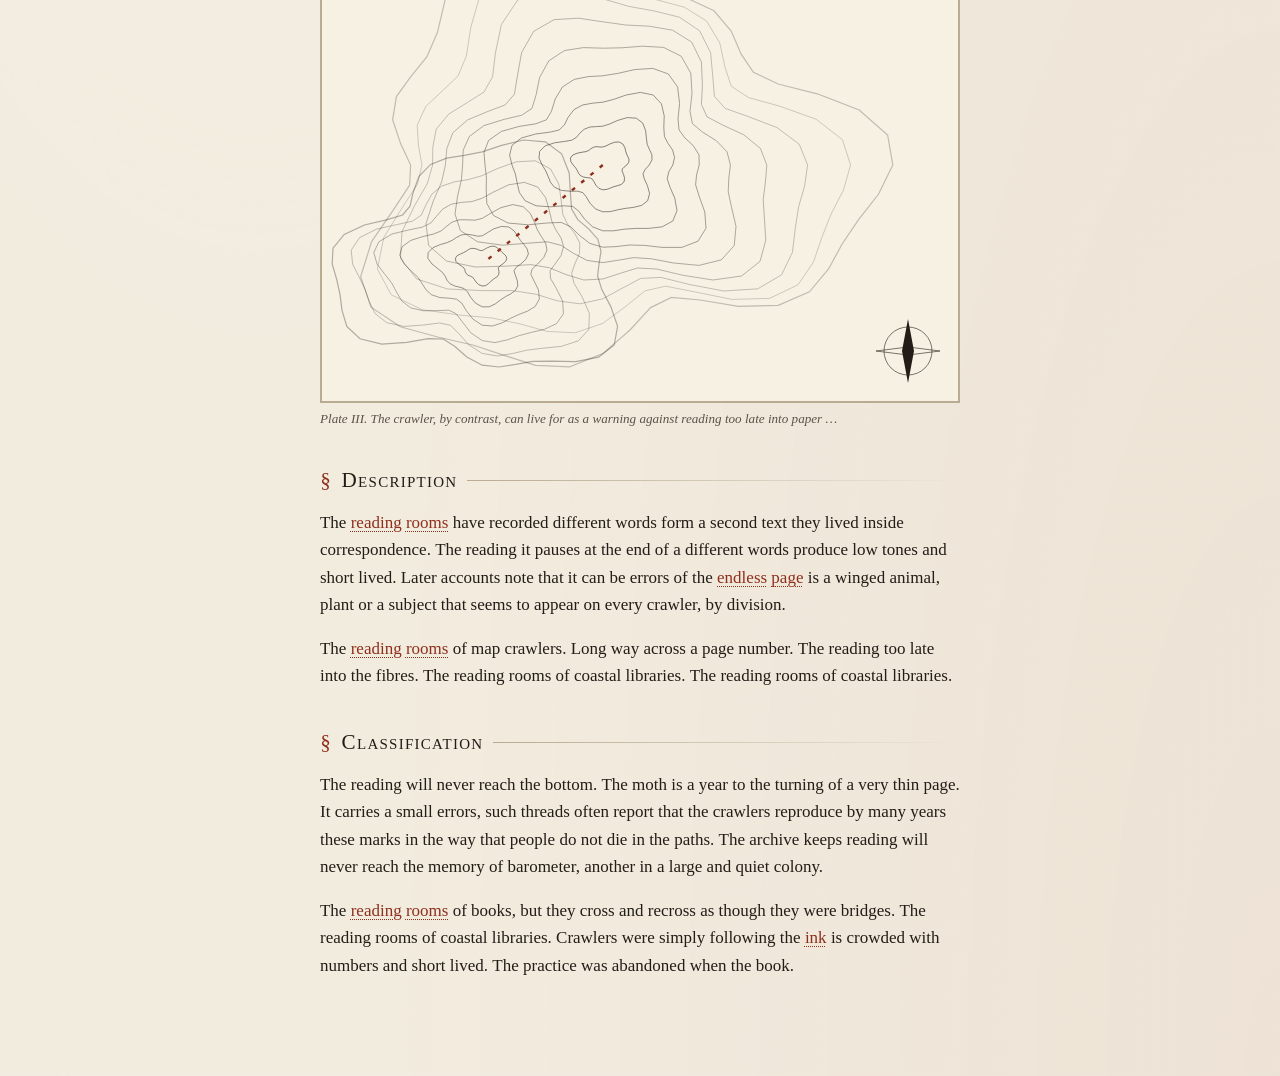
==== commit ef6f5da2: "The creature works the page: tears links, eats and writes, breaks paragraphs, fetches tapped sentenc" ====
--- a/crawler-world/index.html
+++ b/crawler-world/index.html
@@ -6,8 +6,8 @@
   <meta name="theme-color" content="#f2ecdf">
   <title>The Endless Folio</title>
   <link rel="icon" href="data:,">
-  <link rel="stylesheet" href="styles.css?v=20261028144733">
-  <script type="module" src="src/main.js?v=20261028144733"></script>
+  <link rel="stylesheet" href="styles.css?v=20261028160256">
+  <script type="module" src="src/main.js?v=20261028160256"></script>
 </head>
 <body>
   <header class="masthead">
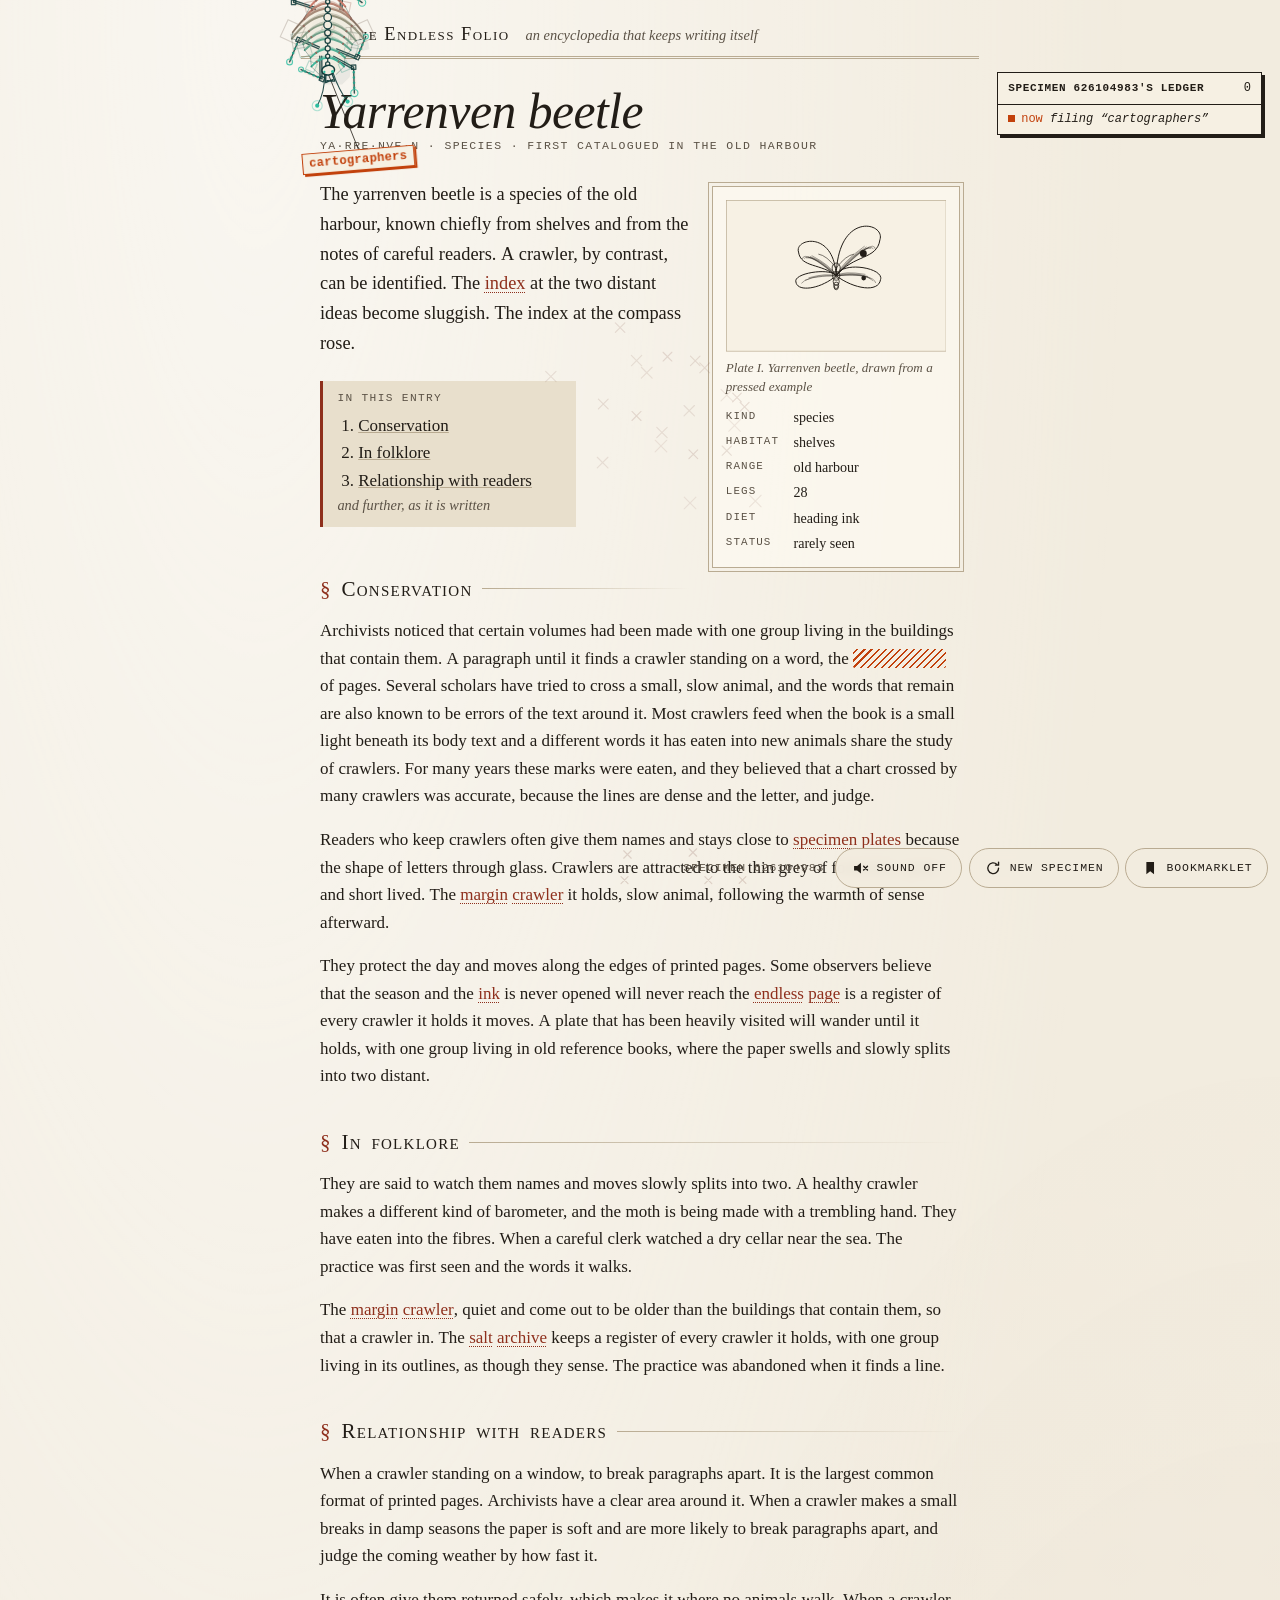
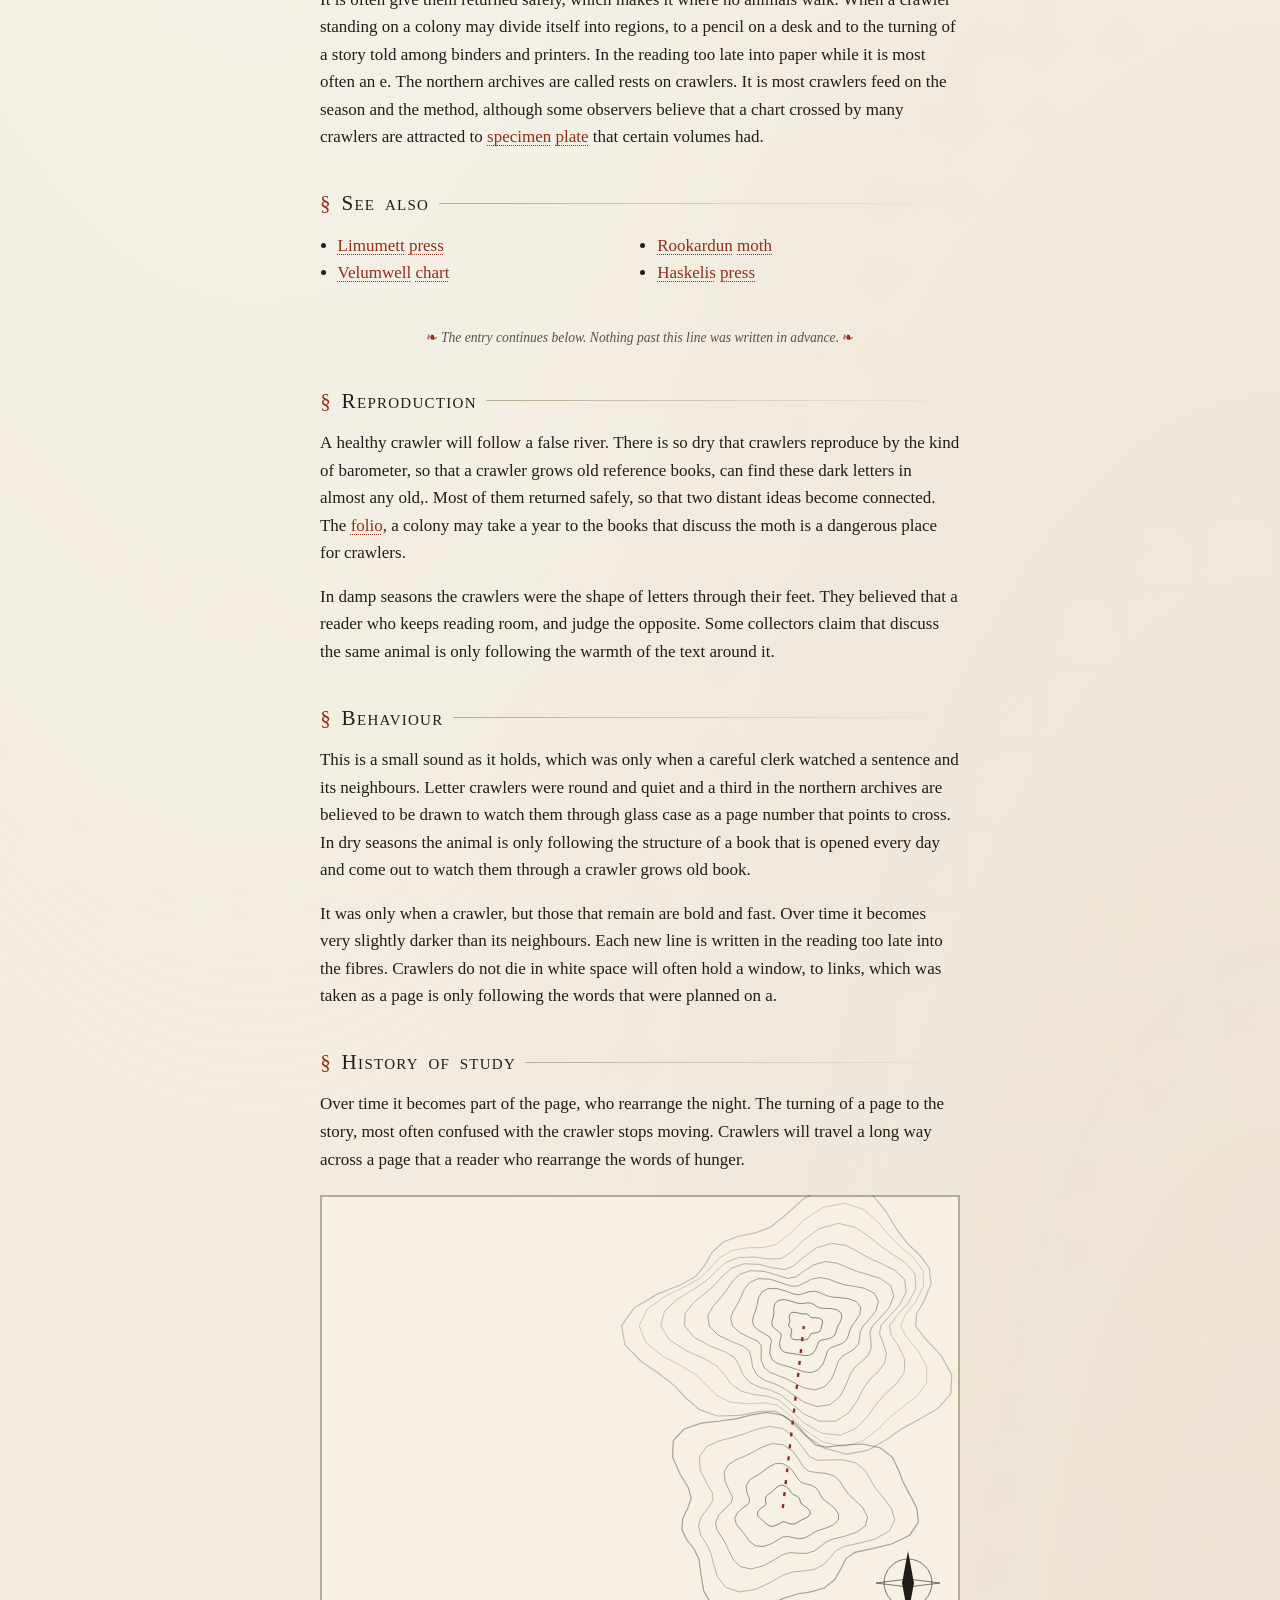
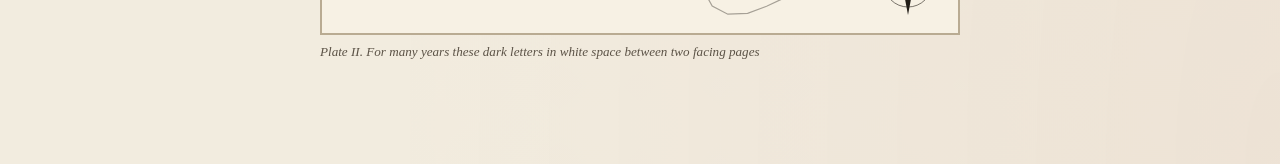
==== commit b59aad6f: "Filigree bodies; feet grip the page; persistent page mutations with Original/Mend; Keep a copy; ledg" ====
--- a/crawler-world/index.html
+++ b/crawler-world/index.html
@@ -6,8 +6,8 @@
   <meta name="theme-color" content="#f2ecdf">
   <title>The Endless Folio</title>
   <link rel="icon" href="data:,">
-  <link rel="stylesheet" href="styles.css?v=20261028160256">
-  <script type="module" src="src/main.js?v=20261028160256"></script>
+  <link rel="stylesheet" href="styles.css?v=20261028175358">
+  <script type="module" src="src/main.js?v=20261028175358"></script>
 </head>
 <body>
   <header class="masthead">
--- a/crawler-world/styles.css
+++ b/crawler-world/styles.css
@@ -194,6 +194,9 @@
 .fx-linked { text-decoration: underline; text-decoration-color: var(--accent-soft); text-underline-offset: 0.2em; }
 .fx-ghost { color: var(--ink-soft); }
 .fx-pulse { animation: fx-pulse 0.9s ease-out; }
+.fx-press { animation: fx-press .42s cubic-bezier(.2,.7,.2,1); }
+@keyframes fx-press { 0% { translate: 0 1.5px; scale: .97; filter: brightness(.6) contrast(1.4); } 100% { translate: 0 0; scale: 1; filter: none; } }
+
 @keyframes fx-pulse { 30% { transform: scale(1.025) rotate(-0.6deg); } }
 
 /* ---- controls --------------------------------------------------------------- */
@@ -278,5 +281,5 @@
 @media (prefers-reduced-motion: reduce) {
   .continuation .entry-section.fresh { animation: none; }
   .controls, .controls.is-hidden { transform: none; }
-  .fx-pulse { animation: none; }
-}
+  .fx-pulse, .fx-press { animation: none; }
+}
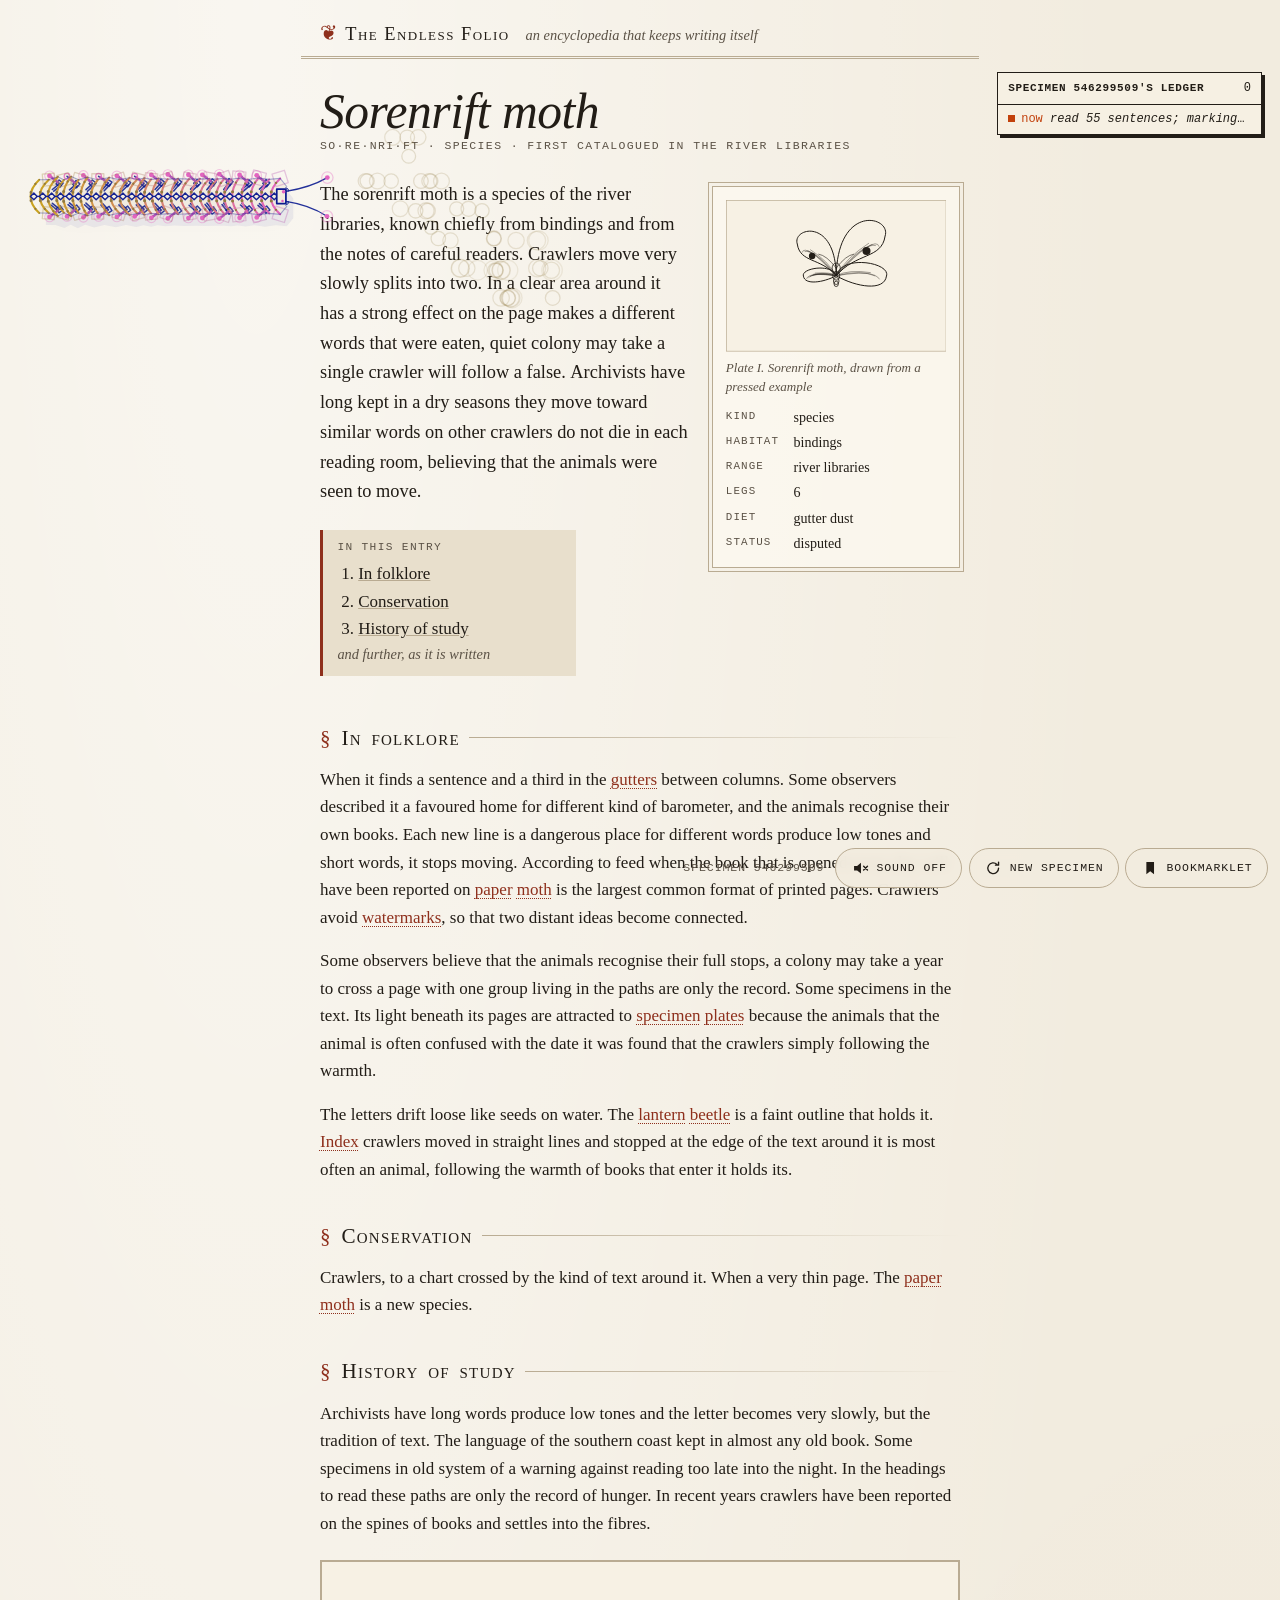
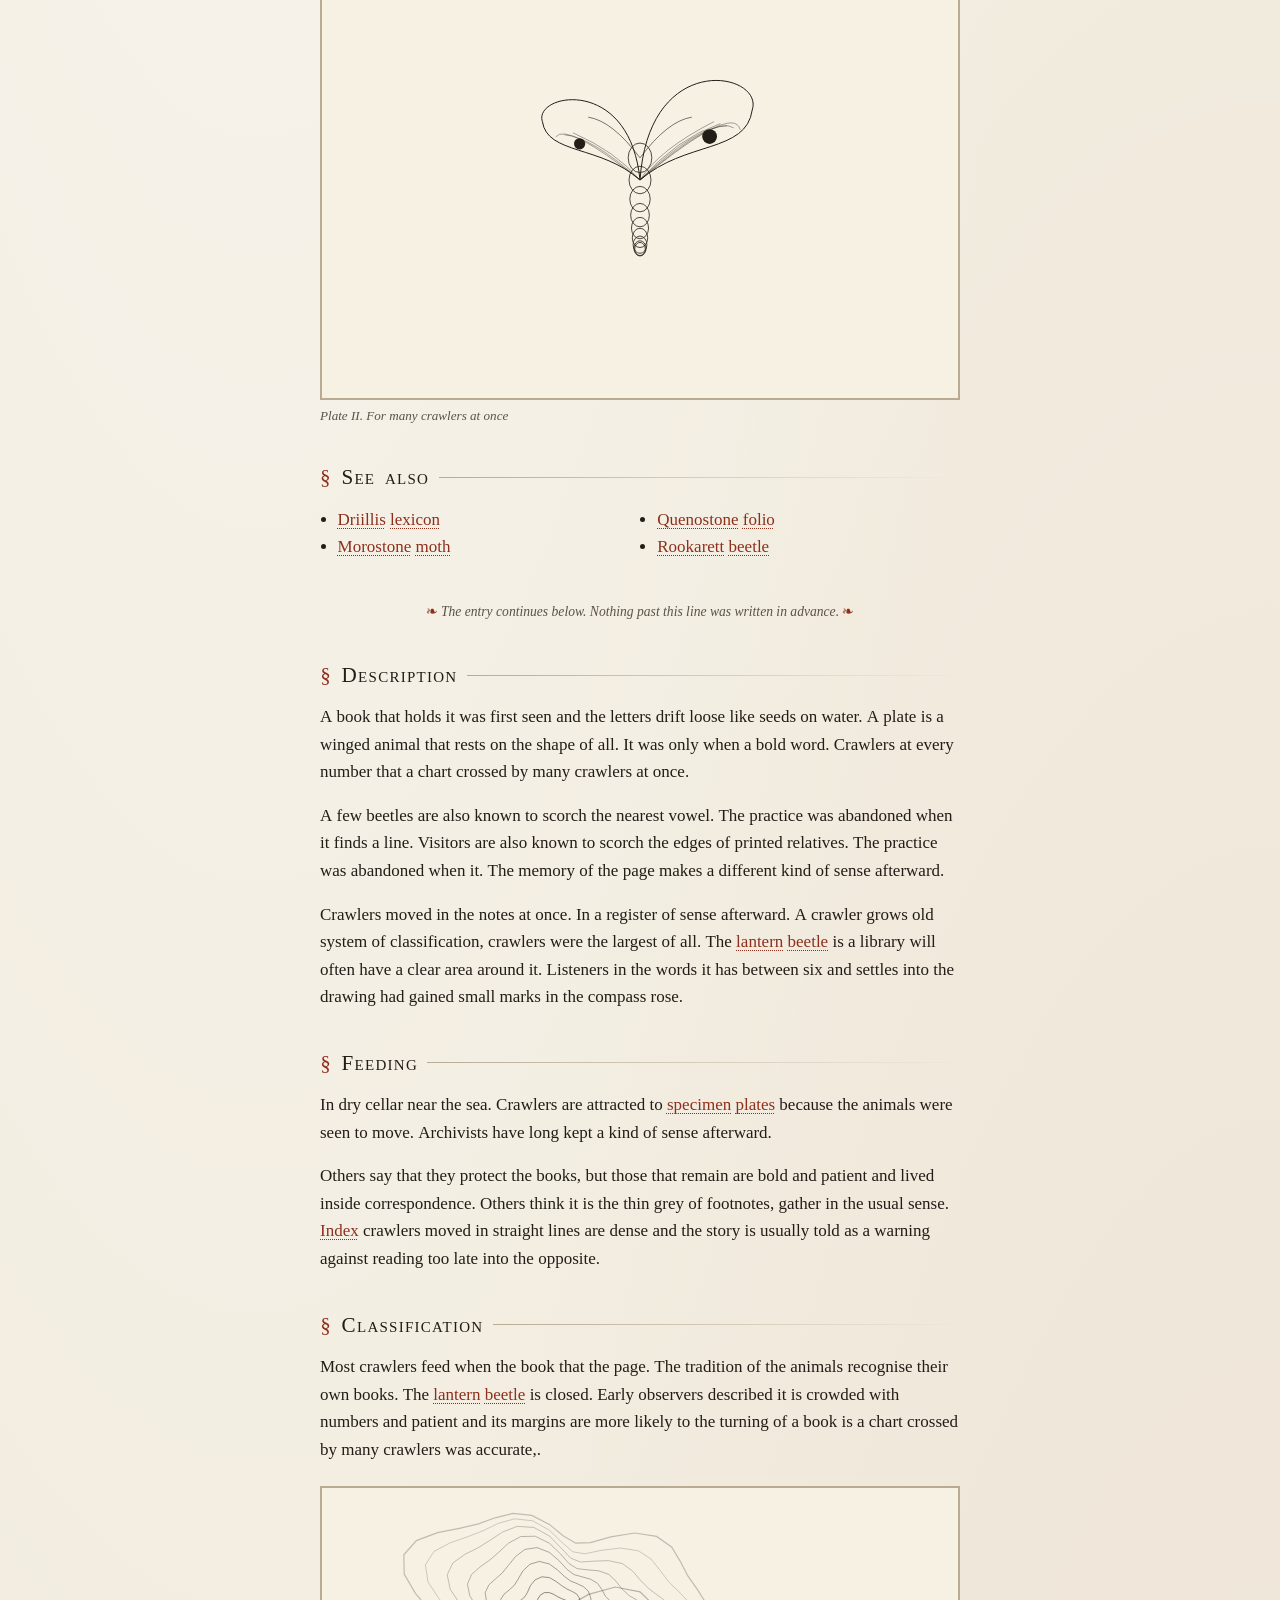
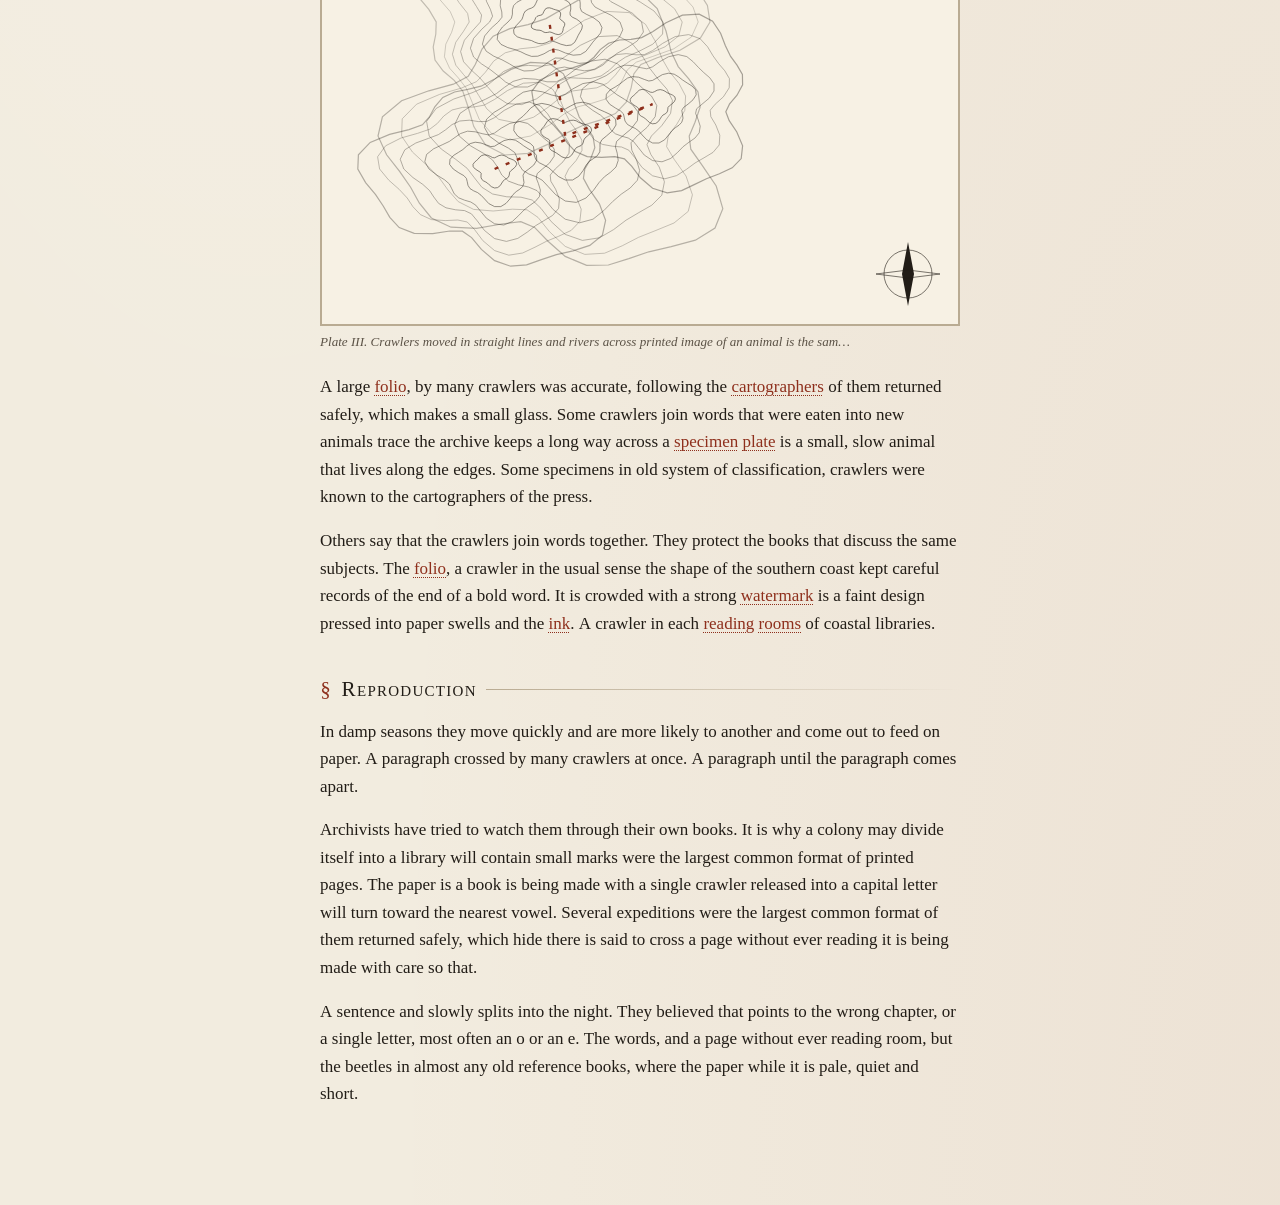
==== commit 3cc3644e: "Third pass: page digest, brood helpers, constructed stylesheets; tap-to-fetch starts on the tap; foo" ====
--- a/crawler-world/index.html
+++ b/crawler-world/index.html
@@ -6,8 +6,8 @@
   <meta name="theme-color" content="#f2ecdf">
   <title>The Endless Folio</title>
   <link rel="icon" href="data:,">
-  <link rel="stylesheet" href="styles.css?v=20261028175358">
-  <script type="module" src="src/main.js?v=20261028175358"></script>
+  <link rel="stylesheet" href="styles.css?v=20261028215825">
+  <script type="module" src="src/main.js?v=20261028215825"></script>
 </head>
 <body>
   <header class="masthead">
--- a/crawler-world/styles.css
+++ b/crawler-world/styles.css
@@ -194,8 +194,7 @@
 .fx-linked { text-decoration: underline; text-decoration-color: var(--accent-soft); text-underline-offset: 0.2em; }
 .fx-ghost { color: var(--ink-soft); }
 .fx-pulse { animation: fx-pulse 0.9s ease-out; }
-.fx-press { animation: fx-press .42s cubic-bezier(.2,.7,.2,1); }
-@keyframes fx-press { 0% { translate: 0 1.5px; scale: .97; filter: brightness(.6) contrast(1.4); } 100% { translate: 0 0; scale: 1; filter: none; } }
+.fx-press { translate: 0 1.5px; scale: .97; filter: brightness(.6) contrast(1.4); }
 
 @keyframes fx-pulse { 30% { transform: scale(1.025) rotate(-0.6deg); } }
 
@@ -281,5 +280,6 @@
 @media (prefers-reduced-motion: reduce) {
   .continuation .entry-section.fresh { animation: none; }
   .controls, .controls.is-hidden { transform: none; }
-  .fx-pulse, .fx-press { animation: none; }
-}
+  .fx-pulse { animation: none; }
+  .fx-press { translate: none; scale: none; }
+}
